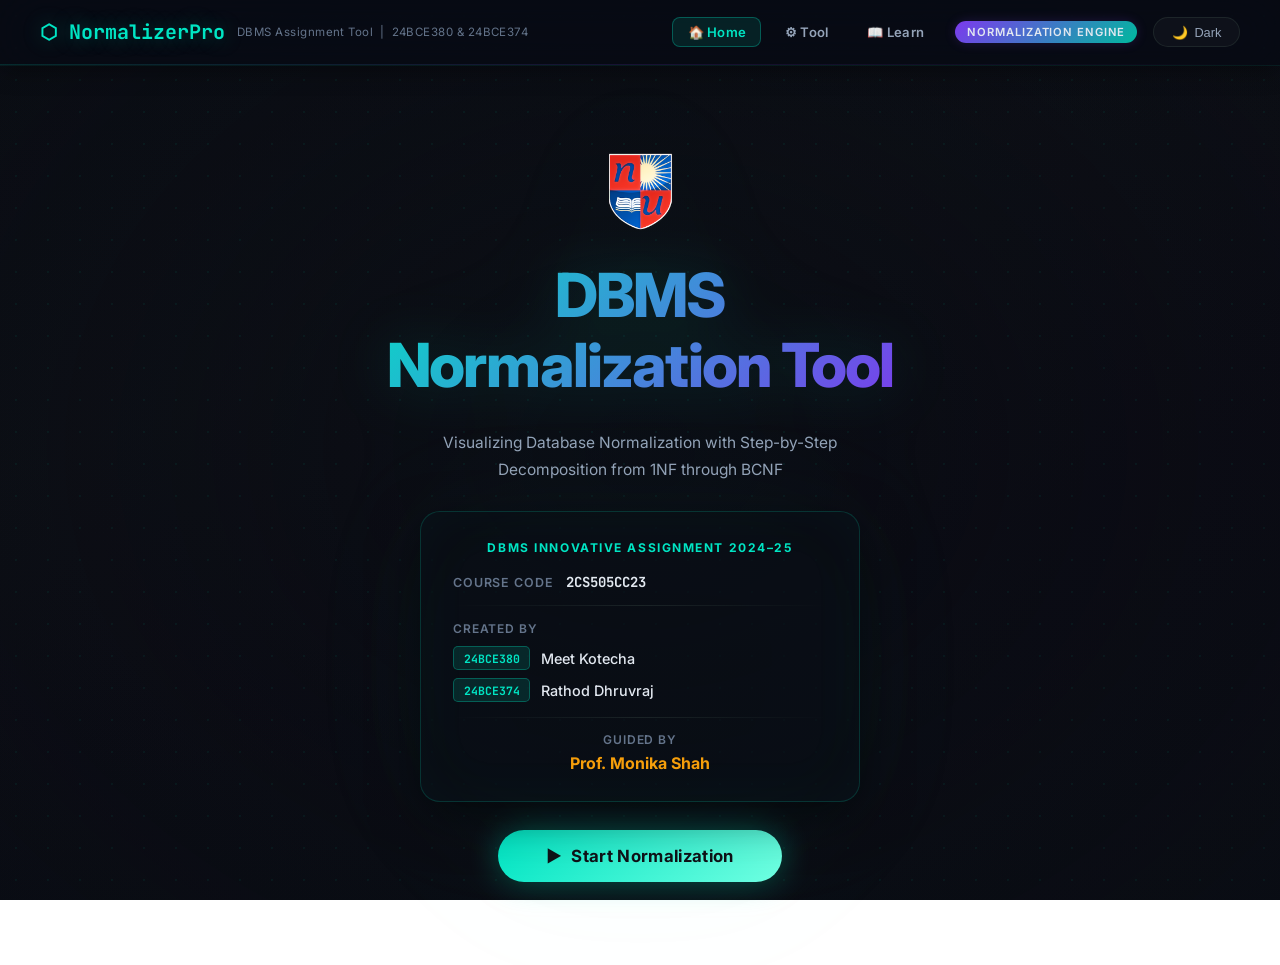
==== frontend/index.html @ 9da79519 "Add files via upload" ====
<!DOCTYPE html>
<html lang="en">
<head>
<meta charset="UTF-8"/>
<meta name="viewport" content="width=device-width,initial-scale=1.0"/>
<title>NormalizerPro — DBMS Normalization Tool</title>
<meta name="description" content="Interactive DBMS Normalization Tool: convert relational schemas through 1NF, 2NF, 3NF and BCNF with step-by-step explanations."/>
<link rel="preconnect" href="https://fonts.googleapis.com"/>
<link href="https://fonts.googleapis.com/css2?family=Inter:wght@300;400;500;600;700&family=JetBrains+Mono:wght@400;500;700&display=swap" rel="stylesheet"/>
<link rel="stylesheet" href="css/style.css"/>
</head>
<body>

<!-- ═══════════ CINEMATIC VIDEO BACKGROUND ═══════════ -->
<div id="video-bg-container" style="
  position: fixed;
  top: 0;
  left: 0;
  width: 100vw;
  height: 100vh;
  z-index: -2;
  overflow: hidden;
  background: #0a0d14;
">
  <video
    id="bg-video"
    autoplay
    muted
    loop
    playsinline
    preload="auto"
    style="
      position: absolute;
      top: 50%;
      left: 50%;
      transform: translate(-50%, -50%);
      min-width: 100%;
      min-height: 100%;
      width: auto;
      height: auto;
      object-fit: cover;
      opacity: 0;
      transition: opacity 1.2s ease;
    "
  >
    <source src="background.mp4" type="video/mp4"/>
  </video>

  <!-- Multi-layer overlay system -->
  <!-- Layer 1: Base gradient so content is always readable -->
  <div class="video-overlay-base" style="
    position: absolute;
    inset: 0;
    z-index: 1;
  "></div>

  <!-- Layer 2: Bottom vignette so footer area is readable -->
  <div class="video-overlay-bottom" style="
    position: absolute;
    bottom: 0;
    left: 0;
    right: 0;
    height: 30%;
    z-index: 2;
  "></div>

  <!-- Layer 3: Top vignette so navbar stays crisp -->
  <div class="video-overlay-top" style="
    position: absolute;
    top: 0;
    left: 0;
    right: 0;
    height: 15%;
    z-index: 2;
  "></div>
</div>
<!-- ═══════════ END VIDEO BACKGROUND ═══════════ -->

<nav>
  <div class="nav-inner">
    <div class="nav-brand">
      <span class="nav-logo" onclick="showPage('home')" style="cursor:pointer;">⬡ NormalizerPro</span>
      <div>
        <div class="nav-sub">DBMS Assignment Tool &nbsp;|&nbsp; 24BCE380 &amp; 24BCE374</div>
      </div>
    </div>
    <div style="display:flex;align-items:center;gap:.5rem;flex-wrap:nowrap;">
      <button id="nav-home"  onclick="showPage('home')"  class="nav-tab nav-tab-active" style="white-space:nowrap;">🏠 Home</button>
      <button id="nav-tool"  onclick="showPage('tool')"  class="nav-tab"                style="white-space:nowrap;">⚙ Tool</button>
      <button id="nav-learn" onclick="showPage('learn')" class="nav-tab"                style="white-space:nowrap;">📖 Learn</button>
      <span class="nav-badge" style="margin-left:.5rem;">NORMALIZATION ENGINE</span>
      <button id="theme-toggle" onclick="toggleTheme()" style="background:rgba(255,255,255,.03);border:1px solid var(--ghost);border-radius:999px;color:var(--text2);cursor:pointer;font-size:.8rem;padding:.4rem 1.1rem;margin-left:.5rem;transition:all .25s;display:flex;align-items:center;gap:.4rem;white-space:nowrap;" title="Toggle theme">
        <span id="theme-icon">🌙</span>
        <span id="theme-label">Dark</span>
      </button>
    </div>
  </div>
</nav>

<!-- ═══════════════ HOME PAGE ═══════════════ -->
<div id="page-home" style="
  display: flex;
  flex-direction: column;
  align-items: center;
  justify-content: center;
  min-height: 100vh;
  padding: 2.5rem 1.5rem;
  text-align: center;
  gap: 1.75rem;
  background: var(--bg);
  box-sizing: border-box;
">
  <!-- Radial gradient overlay to highlight center text against the video -->
  <div style="
    position: fixed;
    inset: 0;
    background: radial-gradient(
      ellipse 70% 80% at 50% 50%,
      rgba(10, 13, 20, 0.50) 0%,
      rgba(10, 13, 20, 0.20) 50%,
      transparent 100%
    );
    pointer-events: none;
    z-index: 0;
  "></div>

  <!-- Animated dot-grid background (same as hero) -->
  <div style="
    position: fixed;
    inset: 0;
    background-image: radial-gradient(circle, rgba(0,229,196,.12) 1.2px, transparent 1.2px);
    background-size: 32px 32px;
    opacity: .45;
    pointer-events: none;
    z-index: 0;
    animation: gridPulse 4s ease-in-out infinite;
  "></div>

  <!-- All content sits above the background -->
  <div style="position:relative;z-index:1;display:flex;flex-direction:column;align-items:center;gap:1.75rem;width:100%;max-width:560px;">

    <!-- 1. University Logo -->
    <img
      id="nirma-logo"
      src="logo.png"
      alt="Nirma University"
      style="
        height: 85px;
        width: auto;
        border-radius: 8px;
        display: block;
        object-fit: contain;
      "
    />

    <!-- 2. Main Title -->
    <h1 style="
      font-size: clamp(2.4rem, 6vw, 3.8rem);
      font-weight: 800;
      background: linear-gradient(135deg, var(--teal), var(--purple));
      -webkit-background-clip: text;
      -webkit-text-fill-color: transparent;
      background-clip: text;
      line-height: 1.15;
      margin: 0;
      padding: 0;
      letter-spacing: -0.03em;
      filter: drop-shadow(0 0 30px rgba(0,229,196,.15));
    ">DBMS Normalization Tool</h1>

    <!-- 3. Subtitle -->
    <p style="
      color: var(--text2);
      font-size: .97rem;
      line-height: 1.75;
      margin: 0;
      max-width: 480px;
    ">
      Visualizing Database Normalization with Step-by-Step<br>
      Decomposition from 1NF through BCNF
    </p>

    <!-- 4. Assignment Info Card -->
    <div class="home-card" style="
      background: var(--bg2);
      border: 1px solid rgba(0,229,196,.12);
      border-radius: 20px;
      padding: 1.75rem 2rem;
      width: 100%;
      max-width: 440px;
      text-align: left;
      box-shadow: 0 8px 48px rgba(0,0,0,.35), 0 0 0 1px rgba(59,74,69,.15), inset 0 0 60px rgba(0,229,196,.04);
    ">
      <!-- Card Title -->
      <div style="
        text-align: center;
        font-size: .75rem;
        font-weight: 700;
        color: var(--teal);
        text-transform: uppercase;
        letter-spacing: .13em;
        margin-bottom: 1.1rem;
      ">DBMS Innovative Assignment 2024–25</div>

      <!-- Course Code Row -->
      <div style="display:flex;align-items:center;gap:.75rem;margin-bottom:.75rem;">
        <span style="color:var(--text3);font-size:.78rem;text-transform:uppercase;letter-spacing:.07em;font-weight:600;white-space:nowrap;">Course Code</span>
        <span style="color:var(--text);font-family:var(--mono);font-size:.87rem;font-weight:700;">2CS505CC23</span>
      </div>

      <!-- Divider -->
      <div style="height:1px;margin:.9rem 0;background:linear-gradient(90deg,transparent,var(--ghost),transparent);"></div>

      <!-- Created By -->
      <div style="font-size:.75rem;color:var(--text3);text-transform:uppercase;letter-spacing:.07em;font-weight:600;margin-bottom:.65rem;">Created By</div>

      <!-- Student 1 -->
      <div style="display:flex;align-items:center;gap:.65rem;margin-bottom:.5rem;">
        <span style="
          background:rgba(0,229,196,.12);
          border:1px solid rgba(0,229,196,.3);
          color:var(--teal);
          font-family:var(--mono);
          font-size:.72rem;
          font-weight:700;
          padding:.22rem .6rem;
          border-radius:5px;
          white-space:nowrap;
          transition:box-shadow .25s,text-shadow .25s;
        " onmouseover="this.style.boxShadow='0 0 12px rgba(0,229,196,.3)';this.style.textShadow='0 0 6px rgba(0,229,196,.5)'"
           onmouseout="this.style.boxShadow='none';this.style.textShadow='none'"
        >24BCE380</span>
        <span style="color:var(--text);font-size:.9rem;font-weight:500;">Meet Kotecha</span>
      </div>

      <!-- Student 2 -->
      <div style="display:flex;align-items:center;gap:.65rem;margin-bottom:.75rem;">
        <span style="
          background:rgba(0,229,196,.12);
          border:1px solid rgba(0,229,196,.3);
          color:var(--teal);
          font-family:var(--mono);
          font-size:.72rem;
          font-weight:700;
          padding:.22rem .6rem;
          border-radius:5px;
          white-space:nowrap;
          transition:box-shadow .25s,text-shadow .25s;
        " onmouseover="this.style.boxShadow='0 0 12px rgba(0,229,196,.3)';this.style.textShadow='0 0 6px rgba(0,229,196,.5)'"
           onmouseout="this.style.boxShadow='none';this.style.textShadow='none'"
        >24BCE374</span>
        <span style="color:var(--text);font-size:.9rem;font-weight:500;">Rathod Dhruvraj</span>
      </div>

      <!-- Divider -->
      <div style="height:1px;margin:.9rem 0;background:linear-gradient(90deg,transparent,var(--ghost),transparent);"></div>

      <!-- Guided By -->
      <div style="text-align:center;">
        <div style="font-size:.75rem;color:var(--text3);text-transform:uppercase;letter-spacing:.07em;font-weight:600;margin-bottom:.35rem;">Guided By</div>
        <div style="font-size:1rem;font-weight:700;color:var(--gold);">Prof. Monika Shah</div>
      </div>
    </div>

    <!-- 5. Start Button -->
    <button
      onclick="showPage('tool')"
      style="
        background: linear-gradient(135deg, var(--teal), var(--teal-bright, #70ffe1));
        border: none;
        border-radius: 999px;
        color: #0f1117;
        cursor: pointer;
        font-family: var(--sans);
        font-size: 1.05rem;
        font-weight: 700;
        padding: 1rem 3rem;
        min-width: 260px;
        box-shadow: 0 0 32px rgba(0,229,196,.35), 0 4px 16px rgba(0,0,0,.3);
        transition: box-shadow .3s cubic-bezier(.4,0,.2,1), transform .3s cubic-bezier(.4,0,.2,1);
        letter-spacing: .02em;
      "
      onmouseover="this.style.boxShadow='0 0 56px rgba(0,229,196,.55), 0 0 100px rgba(0,229,196,.15), 0 6px 20px rgba(0,0,0,.4)';this.style.transform='scale(1.04) translateY(-3px)'"
      onmouseout="this.style.boxShadow='0 0 32px rgba(0,229,196,.35), 0 4px 16px rgba(0,0,0,.3)';this.style.transform='scale(1) translateY(0)'"
    >▶&nbsp;&nbsp;Start Normalization</button>



  </div><!-- end content wrapper -->
</div>
<!-- ═══════════════ END HOME PAGE ═══════════════ -->

<div id="page-tool" style="display:none;">
<div class="hero">
  <h1>DBMS Normalization Tool</h1>
  <p>Enter a relational schema and functional dependencies to get a detailed step-by-step normalization walkthrough from 1NF through BCNF.</p>
</div>

<main>
  <!-- HISTORY PANEL -->
  <div id="history-panel" style="margin-bottom:1.5rem;">
    <button onclick="toggleHistory()" style="background:transparent;border:none;color:var(--text3);font-size:.78rem;font-weight:600;cursor:pointer;display:flex;align-items:center;gap:.4rem;padding:0;margin-bottom:.6rem;letter-spacing:.07em;text-transform:uppercase;">
      <span id="history-arrow" style="font-size:.7rem;">▸</span> Recent Schemas
    </button>
    <div id="history-list" style="display:none;background:var(--bg2);border:1px solid var(--ghost);border-left:3px solid var(--purple);border-radius:12px;padding:.75rem 1rem;min-height:48px;"></div>
  </div>
  <!-- INPUT PANEL -->
  <div class="input-panel">
    <h2>⌥ Input Schema &amp; Dependencies</h2>
    <div id="input-alerts"></div>
    <div class="input-grid">
      <div class="field-group">
        <label class="field-label" for="schema-input">Relation Schema</label>
        <input type="text" id="schema-input" placeholder="e.g.  R(A, B, C, D, E)" autocomplete="off"/>
        <span class="field-hint">Format: RelationName(Attr1, Attr2, ...)</span>
      </div>
      <div class="field-group">
        <label class="field-label" for="fd-input">Functional Dependencies</label>
        <!-- File upload button -->
        <div id="file-upload-area" style="border:1.5px dashed var(--ghost);border-radius:10px;padding:.65rem 1.1rem;margin-bottom:.5rem;display:flex;align-items:center;gap:.75rem;cursor:pointer;transition:border-color .25s,background .25s;" onclick="document.getElementById('file-input').click()" onmouseenter="this.style.borderColor='var(--teal)';this.style.background='rgba(0,229,196,.03)'" onmouseleave="this.style.borderColor='var(--ghost)';this.style.background='transparent'">
          <span style="font-size:1.1rem;">📂</span>
          <div>
            <div style="font-size:.82rem;font-weight:600;color:var(--text2)">Upload File</div>
            <div style="font-size:.72rem;color:var(--text3)">Supports .txt, .pdf, .docx, .doc — auto-extracts schema &amp; FDs</div>
          </div>
          <input type="file" id="file-input" accept=".txt,.pdf,.docx,.doc,.text" style="display:none" onchange="handleFileUpload(event)"/>
        </div>
        <!-- FD textarea -->
        <div id="fd-editor-wrap" style="position:relative;">
          <textarea id="fd-input" placeholder="A -> B, C&#10;B -> D&#10;A, C -> E" oninput="updateFDIndicators()" style="padding-left:22px!important;"></textarea>
          <div id="fd-indicators" style="position:absolute;top:0;left:6px;pointer-events:none;z-index:3;padding-top:.78rem;display:flex;flex-direction:column;gap:0;"></div>
        </div>
        <span class="field-hint">One FD per line. Use "-&gt;" or "→". LHS/RHS may be comma-separated.</span>
        <div id="fd-upload-status" style="display:none;margin-top:.4rem;"></div>
      </div>
    </div>
    <div class="btn-row">
      <button class="btn btn-primary" id="run-btn" onclick="runNormalization()">▶ Run Normalization</button>
      <div style="display:flex;gap:.5rem;align-items:center;">
        <select id="example-select" style="background:var(--bg3);border:1px solid var(--ghost);color:var(--text);border-radius:10px;padding:.65rem .9rem;font-family:var(--sans);font-size:.85rem;cursor:pointer;">
          <option value="student">Student Enrollment</option>
          <option value="employee">Employee Department</option>
          <option value="library">Library Management</option>
          <option value="order">Order Management</option>
        </select>
        <button class="btn btn-secondary" onclick="loadExample()">⬇ Load Example</button>
      </div>
      <button class="btn btn-ghost" onclick="clearAll()">✕ Clear</button>
    </div>
  </div>

  <!-- PROGRESS BAR -->
  <div id="progress-wrap" style="display:none;margin-bottom:1rem;">
    <div style="display:flex;justify-content:space-between;margin-bottom:.4rem;">
      <span style="font-size:.75rem;color:var(--text2);text-transform:uppercase;letter-spacing:.07em;">Processing</span>
      <span id="progress-label" style="font-size:.75rem;color:var(--teal);font-family:var(--mono)">Step 0 of 8</span>
    </div>
    <div style="background:var(--bg3);border-radius:999px;height:5px;overflow:hidden;">
      <div id="progress-bar" style="height:100%;width:0%;background:linear-gradient(90deg,var(--teal),var(--purple));border-radius:999px;transition:width .3s ease;"></div>
    </div>
  </div>
  <!-- OUTPUT -->
  <div id="output-area"></div>
</main>

<footer>NormalizerPro &mdash; DBMS Assignment &nbsp;|&nbsp; 24BCE380 &amp; 24BCE374 &nbsp;|&nbsp; 2026</footer>
</div>

<!-- ═══════════════ LEARNING PAGE ═══════════════ -->
<div id="page-learn" style="display:none;">

<div class="hero" style="max-width:900px;">
  <h1>Learn Normalization</h1>
  <p>Everything you need to understand database normalization — from the basics to real-life applications used in industry every day.</p>
</div>

<div style="max-width:1100px;margin:0 auto;padding:0 2rem 5rem;">

  <!-- QUICK NAV -->
  <div style="display:flex;flex-wrap:wrap;gap:.5rem;margin-bottom:2.5rem;">
    <a href="#what-is" class="learn-nav-pill">What is Normalization?</a>
    <a href="#why-needed" class="learn-nav-pill">Why Do We Need It?</a>
    <a href="#anomalies" class="learn-nav-pill">Database Anomalies</a>
    <a href="#normal-forms" class="learn-nav-pill">Normal Forms 1NF–BCNF</a>
    <a href="#real-life" class="learn-nav-pill">Real-Life Examples</a>
    <a href="#bus-system" class="learn-nav-pill">Bus Reservation Case Study</a>
    <a href="#try-it" class="learn-nav-pill">Try It Yourself</a>
  </div>

  <!-- SECTION 1: WHAT IS NORMALIZATION -->
  <div class="learn-section" id="what-is">
    <div class="learn-section-header teal">
      <span class="learn-icon">🧩</span>
      <div>
        <div class="learn-section-tag">CONCEPT 01</div>
        <div class="learn-section-title">What is Database Normalization?</div>
      </div>
    </div>
    <div class="learn-body">
      <p class="learn-para">Normalization is the process of organizing data in a relational database to <strong>reduce redundancy</strong> (storing the same data multiple times) and <strong>improve data integrity</strong> (keeping data correct and consistent). It was introduced by <strong>Edgar F. Codd</strong> in 1970 as part of the relational model of data.</p>
      <p class="learn-para">Think of it like tidying up a messy spreadsheet. Instead of one giant table with everything crammed in, you split the data into smaller, well-organized tables where each piece of information lives in exactly one place — and changes in one place update everywhere automatically.</p>
      <div class="learn-analogy">
        <div class="learn-analogy-icon">💡</div>
        <div>
          <strong>Real-World Analogy</strong>
          Imagine a school keeping student records in one Excel sheet — student name, class, teacher name, teacher phone, and grades all in the same row. If the teacher changes their phone number, you must update every single row for every student in that class. Miss even one row and you have inconsistent data. Normalization solves exactly this.
        </div>
      </div>
      <div class="learn-key-points">
        <div class="learn-kp"><span class="kp-dot teal"></span><strong>Goal 1 — Eliminate Redundancy:</strong> Don't store the same fact in two places. One source of truth.</div>
        <div class="learn-kp"><span class="kp-dot teal"></span><strong>Goal 2 — Logical Dependencies:</strong> Only store related data together. Each table should have a single, clear purpose.</div>
        <div class="learn-kp"><span class="kp-dot teal"></span><strong>Goal 3 — Prevent Anomalies:</strong> Eliminate insertion, update, and deletion problems that corrupt data.</div>
        <div class="learn-kp"><span class="kp-dot teal"></span><strong>Goal 4 — Easier Maintenance:</strong> A well-normalized database is easier to modify, extend, and query efficiently.</div>
      </div>
    </div>
  </div>

  <!-- SECTION 2: WHY NEEDED -->
  <div class="learn-section" id="why-needed">
    <div class="learn-section-header purple">
      <span class="learn-icon">🏗️</span>
      <div>
        <div class="learn-section-tag">CONCEPT 02</div>
        <div class="learn-section-title">Why Do We Need Normalization?</div>
      </div>
    </div>
    <div class="learn-body">
      <p class="learn-para">Without normalization, databases suffer from serious problems that get worse as data grows. Here is a concrete example using an un-normalized employee table:</p>
      <div class="learn-table-wrap">
        <div class="learn-table-label">❌ Un-normalized Table — Employee (Problem Table)</div>
        <table class="learn-table">
          <thead><tr><th>EmpID</th><th>EmpName</th><th>DeptID</th><th>DeptName</th><th>ManagerName</th><th>Salary</th></tr></thead>
          <tbody>
            <tr><td>E01</td><td>Raj Patel</td><td>D10</td><td>Engineering</td><td>Ankit Shah</td><td>85,000</td></tr>
            <tr><td>E02</td><td>Priya Mehta</td><td>D10</td><td>Engineering</td><td>Ankit Shah</td><td>72,000</td></tr>
            <tr><td>E03</td><td>Amit Kumar</td><td>D10</td><td>Engineering</td><td>Ankit Shah</td><td>91,000</td></tr>
            <tr><td>E04</td><td>Sara Singh</td><td>D20</td><td>Marketing</td><td>Neha Joshi</td><td>68,000</td></tr>
            <tr><td>E05</td><td>Ravi Verma</td><td>D20</td><td>Marketing</td><td>Neha Joshi</td><td>75,000</td></tr>
          </tbody>
        </table>
      </div>
      <div style="display:grid;grid-template-columns:1fr 1fr 1fr;gap:1.1rem;margin-top:1.25rem;">
        <div class="learn-problem-card red">
          <div class="learn-problem-title">🔴 Update Anomaly</div>
          <div class="learn-problem-desc">If "Engineering" is renamed to "Software Dept", you must update <strong>3 rows</strong>. Miss one and the database holds two different department names for the same department — corrupted data.</div>
        </div>
        <div class="learn-problem-card gold">
          <div class="learn-problem-title">🟡 Insertion Anomaly</div>
          <div class="learn-problem-desc">You cannot add a new department (D30 — HR) until at least one employee is hired there — because EmpID is part of the key and cannot be NULL. The department can't exist independently.</div>
        </div>
        <div class="learn-problem-card blue">
          <div class="learn-problem-title">🔵 Deletion Anomaly</div>
          <div class="learn-problem-desc">If Sara Singh (E04) is the only Marketing employee and she leaves, deleting her row permanently destroys the fact that D20 = "Marketing" managed by Neha Joshi. That information is gone forever.</div>
        </div>
      </div>
    </div>
  </div>

  <!-- SECTION 3: ANOMALIES -->
  <div class="learn-section" id="anomalies">
    <div class="learn-section-header gold">
      <span class="learn-icon">⚠️</span>
      <div>
        <div class="learn-section-tag">CONCEPT 03</div>
        <div class="learn-section-title">The Three Database Anomalies Explained</div>
      </div>
    </div>
    <div class="learn-body">
      <p class="learn-para">Anomalies are the specific problems that arise when you try to insert, update, or delete data in an un-normalized database. Understanding them is the key to understanding why normalization matters.</p>
      <div class="learn-anomaly-block red-border">
        <div class="learn-anomaly-title" style="color:var(--red);">1. Update Anomaly — Inconsistent Data</div>
        <p>When the same fact is stored in multiple rows, updating it in one place but not others creates inconsistency. <strong>Example:</strong> A teacher's phone number is stored in every student row. When the phone changes, 200 rows must be updated. One missed row means your database now has two different phone numbers for the same teacher. Which one is correct? Nobody knows.</p>
      </div>
      <div class="learn-anomaly-block gold-border">
        <div class="learn-anomaly-title" style="color:var(--gold);">2. Insertion Anomaly — Can't Add Without Irrelevant Data</div>
        <p>When adding a new record requires adding other unrelated data. <strong>Example:</strong> A university wants to add a new course "Machine Learning" to their database, but the schema requires a StudentID (part of the composite primary key). They can't add the course until a student actually enrolls — even though the course exists and has a room, instructor, and schedule.</p>
      </div>
      <div class="learn-anomaly-block blue-border">
        <div class="learn-anomaly-title" style="color:var(--blue);">3. Deletion Anomaly — Losing Unintended Data</div>
        <p>When deleting one piece of information accidentally destroys another. <strong>Example:</strong> If the last student enrolled in "Advanced Math" drops out and their record is deleted, all information about that course — instructor name, room number, credit hours, timing — is permanently lost from the database, even though the course still exists and will run next semester.</p>
      </div>
      <div class="learn-analogy">
        <div class="learn-analogy-icon">✅</div>
        <div>
          <strong>How Normalization Fixes All Three</strong>
          By splitting into separate tables (Students, Courses, Enrollments, Departments), each fact lives exactly once. Update a department name in one row. Add a course without any students. Remove a student without touching course data. Each table is independent and correct.
        </div>
      </div>
    </div>
  </div>

  <!-- SECTION 4: NORMAL FORMS -->
  <div class="learn-section" id="normal-forms">
    <div class="learn-section-header teal">
      <span class="learn-icon">📐</span>
      <div>
        <div class="learn-section-tag">CONCEPT 04</div>
        <div class="learn-section-title">The Normal Forms — 1NF to BCNF</div>
      </div>
    </div>
    <div class="learn-body">
      <p class="learn-para">Normalization happens in stages called <strong>Normal Forms (NF)</strong>. Each stage fixes a specific type of problem. You must fully satisfy a lower form before achieving the next one — they are cumulative.</p>

      <div class="learn-nf-grid">
        <div class="learn-nf-card" style="border-top:3px solid var(--blue);">
          <div class="learn-nf-badge blue">1NF — First Normal Form</div>
          <div class="learn-nf-rule"><strong>Rule:</strong> Every column must hold atomic (single, indivisible) values. No repeating groups, no arrays, no comma-separated lists in a cell.</div>
          <div class="learn-nf-example">
            <div class="learn-nf-bad">❌ Phones = "9876543210, 8765432109" in one cell</div>
            <div class="learn-nf-good">✅ Two separate rows — one per phone number</div>
          </div>
          <div class="learn-nf-reallife">📱 Real life: A contact app stores each phone number as its own row in a PhoneNumbers table — not as a comma-separated string. Instagram stores each user tag in a separate row, not "tag1,tag2,tag3" in one column.</div>
        </div>

        <div class="learn-nf-card" style="border-top:3px solid var(--teal);">
          <div class="learn-nf-badge teal">2NF — Second Normal Form</div>
          <div class="learn-nf-rule"><strong>Rule:</strong> Must be in 1NF. Every non-key attribute must depend on the <em>entire</em> candidate key — not just part of it. This removes partial dependencies.</div>
          <div class="learn-nf-example">
            <div class="learn-nf-bad">❌ (StudentID, CourseID) → CourseName — CourseName only needs CourseID</div>
            <div class="learn-nf-good">✅ Move CourseName to a separate Courses table keyed by CourseID</div>
          </div>
          <div class="learn-nf-reallife">🎓 Real life: In Nirma's student system, course names and credit hours live in a Courses table — not repeated inside every enrollment record. Changing a course name = 1 update, not thousands.</div>
        </div>

        <div class="learn-nf-card" style="border-top:3px solid var(--purple);">
          <div class="learn-nf-badge purple">3NF — Third Normal Form</div>
          <div class="learn-nf-rule"><strong>Rule:</strong> Must be in 2NF. No non-key attribute should depend on another non-key attribute. This removes transitive dependencies (A → B → C where B is not a key).</div>
          <div class="learn-nf-example">
            <div class="learn-nf-bad">❌ EmpID → DeptID → DeptName (DeptName depends on DeptID, not EmpID directly)</div>
            <div class="learn-nf-good">✅ DeptName moves to Departments table keyed by DeptID</div>
          </div>
          <div class="learn-nf-reallife">🏢 Real life: Every HR software (SAP, Workday) stores department names in a Departments table. Change a department's name once — every employee record that references it by DeptID automatically reflects the new name.</div>
        </div>

        <div class="learn-nf-card" style="border-top:3px solid var(--gold);">
          <div class="learn-nf-badge gold">BCNF — Boyce-Codd Normal Form</div>
          <div class="learn-nf-rule"><strong>Rule:</strong> A stricter version of 3NF. For every non-trivial functional dependency X → Y, X must be a superkey. Handles edge cases with multiple overlapping candidate keys that 3NF misses.</div>
          <div class="learn-nf-example">
            <div class="learn-nf-bad">❌ Teacher can teach only one subject, subject has multiple teachers — but neither alone is the full key</div>
            <div class="learn-nf-good">✅ Decompose so every determinant is a superkey of its relation</div>
          </div>
          <div class="learn-nf-reallife">📅 Real life: University timetabling systems need BCNF. Without it, the same classroom can get double-booked through an indirect FD chain between teacher, room, and time slot — causing real scheduling conflicts.</div>
        </div>
      </div>

      <div class="nf-progression">
        <span style="color:var(--text2);font-size:.78rem;margin-right:.4rem;">Path:</span>
        <span style="background:rgba(100,116,139,.2);color:var(--text2);border-radius:5px;padding:.25rem .6rem;font-size:.78rem;font-weight:700;">Unnormalized</span>
        <span style="color:var(--teal);">→</span>
        <span style="background:rgba(59,130,246,.15);color:var(--blue);border-radius:5px;padding:.25rem .6rem;font-size:.78rem;font-weight:700;">1NF</span>
        <span style="color:var(--text3);font-size:.72rem;">no multi-values</span>
        <span style="color:var(--teal);">→</span>
        <span style="background:rgba(0,229,196,.12);color:var(--teal);border-radius:5px;padding:.25rem .6rem;font-size:.78rem;font-weight:700;">2NF</span>
        <span style="color:var(--text3);font-size:.72rem;">no partial deps</span>
        <span style="color:var(--teal);">→</span>
        <span style="background:rgba(124,58,237,.15);color:var(--purple);border-radius:5px;padding:.25rem .6rem;font-size:.78rem;font-weight:700;">3NF</span>
        <span style="color:var(--text3);font-size:.72rem;">no transitive deps</span>
        <span style="color:var(--teal);">→</span>
        <span style="background:rgba(245,158,11,.12);color:var(--gold);border-radius:5px;padding:.25rem .6rem;font-size:.78rem;font-weight:700;">BCNF</span>
        <span style="color:var(--text3);font-size:.72rem;">every LHS is superkey</span>
      </div>
    </div>
  </div>

  <!-- SECTION 5: REAL-LIFE EXAMPLES -->
  <div class="learn-section" id="real-life">
    <div class="learn-section-header purple">
      <span class="learn-icon">🌍</span>
      <div>
        <div class="learn-section-tag">CONCEPT 05</div>
        <div class="learn-section-title">Normalization in Real Life — Industry Applications</div>
      </div>
    </div>
    <div class="learn-body">
      <p class="learn-para">Normalization is not just academic theory — it directly powers the apps and services you use every single day. Here are real systems where normalization is critical:</p>
      <div style="display:grid;grid-template-columns:1fr 1fr;gap:1rem;margin-top:1rem;">

        <div class="learn-usecase-card">
          <div class="learn-usecase-icon">🛒</div>
          <div class="learn-usecase-title">E-Commerce — Amazon, Flipkart</div>
          <div class="learn-usecase-desc">Products, sellers, categories, and orders are all in separate normalized tables. When a seller changes their warehouse address, it updates in one Sellers row — not in millions of order records. When a category is renamed, one update cascades everywhere via foreign key relationships.</div>
          <div class="learn-usecase-schema">
            <span class="learn-schema-chip">Products(ProductID, Name, CategoryID, SellerID)</span>
            <span class="learn-schema-chip purple">Categories(CategoryID, CategoryName)</span>
            <span class="learn-schema-chip gold">Orders(OrderID, CustomerID, ProductID, Qty, Date)</span>
          </div>
        </div>

        <div class="learn-usecase-card">
          <div class="learn-usecase-icon">🏥</div>
          <div class="learn-usecase-title">Hospital Management System</div>
          <div class="learn-usecase-desc">Patient records, doctor info, departments, and appointments are separate. A doctor's department update happens once in the Doctors table. BCNF prevents scheduling conflicts where the same room is double-booked via an indirect FD chain between doctor, room, and time slot — which could be life-threatening.</div>
          <div class="learn-usecase-schema">
            <span class="learn-schema-chip">Patients(PatientID, Name, BloodGroup, DOB)</span>
            <span class="learn-schema-chip purple">Doctors(DoctorID, Name, DeptID, Specialization)</span>
            <span class="learn-schema-chip gold">Appointments(ApptID, PatientID, DoctorID, RoomID, DateTime)</span>
          </div>
        </div>

        <div class="learn-usecase-card">
          <div class="learn-usecase-icon">🎓</div>
          <div class="learn-usecase-title">University System — Like Nirma University</div>
          <div class="learn-usecase-desc">Student, Course, Faculty, Program, and Enrollment tables are all normalized to at least 3NF. Grade changes only affect Enrollments. Faculty contact changes affect one row. Course credit updates don't require touching thousands of student records — this is exactly why Nirma's student portal updates instantly when course info changes.</div>
          <div class="learn-usecase-schema">
            <span class="learn-schema-chip">Students(StudentID, Name, ProgramID, BatchYear)</span>
            <span class="learn-schema-chip purple">Courses(CourseID, CourseName, Credits, FacultyID)</span>
            <span class="learn-schema-chip gold">Enrollments(StudentID, CourseID, Semester, Grade)</span>
          </div>
        </div>

        <div class="learn-usecase-card">
          <div class="learn-usecase-icon">✈️</div>
          <div class="learn-usecase-title">Flight & Train Booking — IRCTC, MakeMyTrip</div>
          <div class="learn-usecase-desc">Flights, routes, passengers, seat maps, and bookings are all in BCNF. If an airline changes a departure time, one update in the Flights table instantly reflects in all booking queries. Without normalization, changing seat availability would require updating thousands of booking records simultaneously — risking double-booking and financial loss.</div>
          <div class="learn-usecase-schema">
            <span class="learn-schema-chip">Flights(FlightID, RouteID, AirlineID, DeptTime, ArrTime)</span>
            <span class="learn-schema-chip purple">Routes(RouteID, Origin, Destination, Distance)</span>
            <span class="learn-schema-chip gold">Bookings(BookingID, PassengerID, FlightID, SeatNo, Fare)</span>
          </div>
        </div>

        <div class="learn-usecase-card">
          <div class="learn-usecase-icon">🏦</div>
          <div class="learn-usecase-title">Banking — SBI, HDFC, ICICI</div>
          <div class="learn-usecase-desc">Banking databases are some of the most strictly normalized systems in the world. Customer info, accounts, branches, and transactions are all separate. A customer's address update affects one row. A branch closure doesn't corrupt transaction history. Strict BCNF compliance ensures financial data integrity — an anomaly here means actual money loss.</div>
          <div class="learn-usecase-schema">
            <span class="learn-schema-chip">Customers(CustomerID, Name, PAN, Address)</span>
            <span class="learn-schema-chip purple">Accounts(AccountNo, CustomerID, BranchID, Type, Balance)</span>
            <span class="learn-schema-chip gold">Transactions(TxnID, AccountNo, Type, Amount, DateTime)</span>
          </div>
        </div>

        <div class="learn-usecase-card" style="border-color:rgba(245,158,11,.3);">
          <div class="learn-usecase-icon">🚌</div>
          <div class="learn-usecase-title">Bus Reservation — Your Assignment Case Study</div>
          <div class="learn-usecase-desc">This is the exact example from your DBMS Innovative Assignment 2024-25. Bus operator details, routes with intermediate stations, real-time seat availability, and passenger booking data all need normalization to work correctly. See the full detailed walkthrough in the section below!</div>
          <div class="learn-usecase-schema">
            <span class="learn-schema-chip">Buses(BusID, OperatorID, Capacity, BusType)</span>
            <span class="learn-schema-chip purple">Routes(RouteID, Source, Dest, TotalFare)</span>
            <span class="learn-schema-chip gold">Bookings(BookingID, PassengerID, RunID, SeatNo, Fare)</span>
          </div>
        </div>

      </div>
    </div>
  </div>

  <!-- SECTION 6: BUS RESERVATION SYSTEM CASE STUDY -->
  <div class="learn-section" id="bus-system">
    <div class="learn-section-header gold">
      <span class="learn-icon">🚌</span>
      <div>
        <div class="learn-section-tag">ASSIGNMENT CASE STUDY — DBMS IA 2024-25</div>
        <div class="learn-section-title">Online Bus Reservation System — Full Normalization Walkthrough</div>
      </div>
    </div>
    <div class="learn-body">
      <p class="learn-para">This is the example case study from your DBMS Innovative Assignment (2024-25) at Nirma University. The system manages bus operators, routes, runs (scheduled trips), bookings, passengers, and dynamic seat availability. Let's normalize it step by step.</p>

      <div class="learn-analogy">
        <div class="learn-analogy-icon">📋</div>
        <div>
          <strong>System Requirements (from the assignment)</strong>
          The system stores bus details (ID, capacity, type — AC/Non-AC, Seater/Sleeper, fare), operator info (name, address, contact), route info (sequence of stations, sub-fares between intermediate stops), seat availability by date, operational schedules (which bus runs which route on which date), and booking transactions (passenger name, contact, email, source station, destination, travel date, fare).
        </div>
      </div>

      <!-- STEP 1: Un-normalized -->
      <div style="margin-top:1.5rem;font-size:.85rem;font-weight:700;color:var(--text2);text-transform:uppercase;letter-spacing:.07em;margin-bottom:.75rem;">Step-by-Step Normalization</div>

      <div class="bus-step">
        <div class="bus-step-header">
          <div class="bus-step-num teal">UNF</div>
          <div class="bus-step-title">Starting Point — Un-normalized Booking Table</div>
        </div>
        <div class="bus-step-body">
          <p style="margin-bottom:.6rem;">If we tried to store everything in one flat table, it would look like this:</p>
          <div style="font-family:var(--mono);font-size:.78rem;background:var(--bg2);border:1px solid var(--border);border-radius:8px;padding:.75rem 1rem;color:var(--text2);margin-bottom:.6rem;overflow-x:auto;white-space:nowrap;">
            Booking(<u>BookingID</u>, PassengerName, PassengerPhone, PassengerEmail, BusID, BusType, BusCapacity, OperatorID, OperatorName, OperatorPhone, RouteID, SourceStation, DestStation, TravelDate, Fare, SeatNo)
          </div>
          <p><strong style="color:var(--red)">Problems:</strong> OperatorName repeats for every booking on the same bus. BusType and Capacity repeat for every trip. RouteID info (stations, sub-fares) is duplicated across all bookings on that route. One operator name change = thousands of updates.</p>
        </div>
      </div>

      <div class="bus-step">
        <div class="bus-step-header">
          <div class="bus-step-num teal">1NF</div>
          <div class="bus-step-title">First Normal Form — Make All Values Atomic</div>
        </div>
        <div class="bus-step-body">
          <p style="margin-bottom:.6rem;">The route has multiple intermediate stations — this would be stored as a list in one cell (e.g., "Ahmedabad, Vadodara, Surat, Mumbai"). That violates 1NF. Split into separate rows:</p>
          <div style="font-family:var(--mono);font-size:.78rem;background:var(--bg2);border:1px solid var(--border);border-radius:8px;padding:.75rem 1rem;color:var(--teal);margin-bottom:.6rem;">
            RouteStation(<u>RouteID, StationSeq</u>, StationName, SubFare)
          </div>
          <p><strong style="color:var(--green)">Result:</strong> Each station on a route gets its own row. No comma-separated lists. All values are atomic.</p>
        </div>
      </div>

      <div class="bus-step">
        <div class="bus-step-header">
          <div class="bus-step-num teal">2NF</div>
          <div class="bus-step-title">Second Normal Form — Remove Partial Dependencies</div>
        </div>
        <div class="bus-step-body">
          <p style="margin-bottom:.6rem;">In the booking table, BusType and BusCapacity depend only on BusID (not the full key BookingID, BusID). OperatorName depends only on OperatorID. These are partial dependencies — remove them:</p>
          <div style="display:flex;flex-direction:column;gap:.4rem;font-family:var(--mono);font-size:.78rem;">
            <div style="background:var(--bg2);border:1px solid var(--border);border-radius:7px;padding:.6rem .9rem;color:var(--teal);"><span style="color:var(--text2)">Extracted →</span> Bus(<u>BusID</u>, BusType, Capacity, OperatorID)</div>
            <div style="background:var(--bg2);border:1px solid var(--border);border-radius:7px;padding:.6rem .9rem;color:var(--teal);"><span style="color:var(--text2)">Extracted →</span> Operator(<u>OperatorID</u>, OperatorName, Address, Phone)</div>
            <div style="background:var(--bg2);border:1px solid var(--border);border-radius:7px;padding:.6rem .9rem;color:var(--teal);"><span style="color:var(--text2)">Extracted →</span> Route(<u>RouteID</u>, SourceCity, DestCity, TotalFare)</div>
            <div style="background:var(--bg2);border:1px solid var(--border);border-radius:7px;padding:.6rem .9rem;color:var(--teal);"><span style="color:var(--text2)">Remaining →</span> Booking(<u>BookingID</u>, PassengerName, Phone, Email, BusID, RouteID, TravelDate, SeatNo, Fare)</div>
          </div>
          <p style="margin-top:.6rem;"><strong style="color:var(--green)">Result:</strong> Bus info lives in Bus table. Operator info in Operator table. No partial dependencies remain.</p>
        </div>
      </div>

      <div class="bus-step">
        <div class="bus-step-header">
          <div class="bus-step-num purple">3NF</div>
          <div class="bus-step-title">Third Normal Form — Remove Transitive Dependencies</div>
        </div>
        <div class="bus-step-body">
          <p style="margin-bottom:.6rem;">In the Bus table: BusID → OperatorID → OperatorName. OperatorName depends on OperatorID, not directly on BusID. This is a transitive dependency — already handled! In Booking: PassengerName/Phone/Email don't depend on BookingID alone if a passenger can make multiple bookings. Extract:</p>
          <div style="display:flex;flex-direction:column;gap:.4rem;font-family:var(--mono);font-size:.78rem;">
            <div style="background:var(--bg2);border:1px solid var(--border);border-radius:7px;padding:.6rem .9rem;color:var(--purple);"><span style="color:var(--text2)">Extracted →</span> Passenger(<u>PassengerID</u>, Name, Phone, Email)</div>
            <div style="background:var(--bg2);border:1px solid var(--border);border-radius:7px;padding:.6rem .9rem;color:var(--purple);"><span style="color:var(--text2)">Updated →</span> Booking(<u>BookingID</u>, PassengerID, RunID, SeatNo, Fare, SourceStationID, DestStationID)</div>
            <div style="background:var(--bg2);border:1px solid var(--border);border-radius:7px;padding:.6rem .9rem;color:var(--purple);"><span style="color:var(--text2)">New →</span> Run(<u>RunID</u>, BusID, RouteID, TravelDate)</div>
          </div>
          <p style="margin-top:.6rem;"><strong style="color:var(--green)">Result:</strong> Passenger details stored once. Bus schedules tracked via Run table. No transitive dependencies.</p>
        </div>
      </div>

      <div class="bus-step">
        <div class="bus-step-header">
          <div class="bus-step-num gold">BCNF</div>
          <div class="bus-step-title">BCNF — Verify Every Determinant is a Superkey</div>
        </div>
        <div class="bus-step-body">
          <p style="margin-bottom:.6rem;">Check each remaining FD. In SeatAvailability table: (RunID, SeatNo) → AvailabilityStatus — RunID+SeatNo is the full key, so this is in BCNF. All other tables: every FD's LHS is a primary key.</p>
          <div style="display:flex;flex-direction:column;gap:.4rem;font-family:var(--mono);font-size:.78rem;">
            <div style="background:var(--bg2);border:1px solid var(--border);border-radius:7px;padding:.6rem .9rem;color:var(--gold);"><span style="color:var(--text2)">Final →</span> SeatAvailability(<u>RunID, SeatNo</u>, AvailabilityStatus, Date)</div>
          </div>
          <p style="margin-top:.6rem;"><strong style="color:var(--green)">Final BCNF Schema:</strong> Bus, Operator, Route, RouteStation, Run, Passenger, Booking, SeatAvailability — 8 clean tables, zero anomalies.</p>
        </div>
      </div>

      <!-- Final Schema Summary -->
      <div style="margin-top:1.25rem;padding:1.1rem 1.25rem;background:var(--bg2);border:1px solid var(--border);border-radius:10px;">
        <div style="font-size:.78rem;font-weight:600;color:var(--text2);text-transform:uppercase;letter-spacing:.07em;margin-bottom:.75rem;">✓ Final Normalized Schema — 8 BCNF Tables</div>
        <div style="display:flex;flex-wrap:wrap;gap:.4rem;font-family:var(--mono);font-size:.78rem;">
          <span style="background:rgba(0,229,196,.1);border:1px solid rgba(0,229,196,.3);border-radius:5px;padding:.25rem .65rem;color:var(--teal);">Bus(BusID, BusType, Capacity, OperatorID)</span>
          <span style="background:rgba(0,229,196,.1);border:1px solid rgba(0,229,196,.3);border-radius:5px;padding:.25rem .65rem;color:var(--teal);">Operator(OperatorID, Name, Address, Phone)</span>
          <span style="background:rgba(124,58,237,.1);border:1px solid rgba(124,58,237,.3);border-radius:5px;padding:.25rem .65rem;color:var(--purple);">Route(RouteID, Source, Destination, TotalFare)</span>
          <span style="background:rgba(124,58,237,.1);border:1px solid rgba(124,58,237,.3);border-radius:5px;padding:.25rem .65rem;color:var(--purple);">RouteStation(RouteID, StationSeq, StationName, SubFare)</span>
          <span style="background:rgba(245,158,11,.1);border:1px solid rgba(245,158,11,.3);border-radius:5px;padding:.25rem .65rem;color:var(--gold);">Run(RunID, BusID, RouteID, TravelDate)</span>
          <span style="background:rgba(245,158,11,.1);border:1px solid rgba(245,158,11,.3);border-radius:5px;padding:.25rem .65rem;color:var(--gold);">Passenger(PassengerID, Name, Phone, Email)</span>
          <span style="background:rgba(16,185,129,.1);border:1px solid rgba(16,185,129,.3);border-radius:5px;padding:.25rem .65rem;color:var(--green);">Booking(BookingID, PassengerID, RunID, SeatNo, Fare, SrcStn, DstStn)</span>
          <span style="background:rgba(16,185,129,.1);border:1px solid rgba(16,185,129,.3);border-radius:5px;padding:.25rem .65rem;color:var(--green);">SeatAvailability(RunID, SeatNo, Date, Status)</span>
        </div>
      </div>
    </div>
  </div>

  <!-- SECTION 7: TRY IT -->
  <div id="try-it" style="margin-bottom:2rem;">
    <div class="learn-tryit">
      <h3>Ready to Try It Yourself?</h3>
      <p>Use the NormalizerPro tool to run normalization on any schema — including the Bus Reservation System above. Load the Employee Department or Library Management preset examples and watch the step-by-step decomposition happen automatically.</p>
      <button onclick="showPage('tool');loadExample();" class="btn btn-primary" style="font-size:.9rem;padding:.75rem 2rem;">
        ▶ Open the Tool &amp; Load an Example
      </button>
    </div>
  </div>

</div><!-- end padding wrapper -->
</div><!-- end page-learn -->

<!-- SQL MODAL -->
<div id="sql-modal" style="display:none;position:fixed;top:0;left:0;right:0;bottom:0;background:rgba(0,0,0,.7);backdrop-filter:blur(8px);-webkit-backdrop-filter:blur(8px);z-index:200;overflow-y:auto;padding:2rem 1rem;">
  <div style="background:var(--bg2);border:1px solid var(--ghost);border-radius:20px;padding:2rem;max-width:700px;width:100%;margin:0 auto;position:relative;box-shadow:0 20px 60px rgba(0,0,0,.5),0 0 0 1px rgba(59,74,69,.2);">
    <div style="display:flex;justify-content:space-between;align-items:center;margin-bottom:1rem;">
      <span style="font-weight:700;color:var(--teal);font-family:var(--mono)">Generated SQL</span>
      <button onclick="document.getElementById('sql-modal').style.display='none'" style="background:transparent;border:none;color:var(--text2);cursor:pointer;font-size:1.2rem;">✕</button>
    </div>
    <pre id="sql-output" style="background:var(--bg-lowest);border-radius:10px;padding:1.1rem;font-family:var(--mono);font-size:.82rem;color:var(--text);overflow-x:auto;white-space:pre;line-height:1.7;border-left:2px solid rgba(0,229,196,.2);"></pre>
    <button class="btn btn-primary" style="margin-top:1rem" onclick="copySQL()">⎘ Copy SQL</button>
  </div>
</div>

<script src="js/algorithms.js"></script>
<script src="js/ui.js"></script>
<script src="js/app.js"></script>
</body>
</html>
---- frontend/css/style.css ----
/* ═══════════════════════════════════════════════════
   NormalizerPro — Main Stylesheet
   DBMS Normalization Tool | 24BCE380 & 24BCE374
   Redesigned with Stitch "Syntactic Dark" Design System
   Sections: Variables → Layout → Components →
              Light Mode → Animations → Print
═══════════════════════════════════════════════════ */

*{box-sizing:border-box;margin:0;padding:0}
:root{
  /* ── Surface Hierarchy (Tonal Layering) ── */
  --bg:#0f1117;
  --bg-lowest:#0c0e14;
  --bg2:#151820;
  --bg3:#1a1f2e;
  --bg-high:#282a30;
  --bg-highest:#33343b;

  /* ── Accent Colors ── */
  --teal:#00e5c4;--teal2:#00b89e;--teal-bright:#70ffe1;
  --purple:#7c3aed;--purple2:#5b21b6;--purple-soft:#d2bbff;
  --gold:#f59e0b;--blue:#3b82f6;--red:#ef4444;--green:#10b981;

  /* ── Text ── */
  --text:#e2e8f0;--text2:#94a3b8;--text3:#64748b;

  /* ── Borders & Ghost ── */
  --border:#1e2538;
  --ghost:rgba(59,74,69,.35);

  /* ── Video Overlays (Dark) ── */
  --video-base: linear-gradient(160deg, rgba(10, 13, 20, 0.82) 0%, rgba(15, 17, 23, 0.72) 35%, rgba(12, 10, 20, 0.78) 65%, rgba(10, 13, 20, 0.85) 100%);
  --video-bottom: linear-gradient(to top, rgba(10,13,20,0.95), transparent);
  --video-top: linear-gradient(to bottom, rgba(10,13,20,0.6), transparent);

  /* ── Glassmorphism (Dark) ── */
  --glass-card: rgba(15, 18, 26, 0.82);
  --glass-panel: rgba(15, 18, 26, 0.85);
  --glass-home: rgba(15, 18, 26, 0.88);
  --glass-learn: rgba(10, 13, 20, 0.75);
  --glass-stats: rgba(15, 18, 26, 0.88);
  --glass-modal: rgba(15, 18, 26, 0.96);
  --glass-nav: rgba(8, 10, 18, 0.88);
  --glass-input: rgba(20, 24, 36, 0.92);
  --glass-input-focus: rgba(22, 27, 40, 0.96);
  --glass-input-border: rgba(30, 37, 56, 0.9);
  --glass-footer: rgba(8, 10, 16, 0.90);

  /* ── Fonts ── */
  --mono:'JetBrains Mono',monospace;
  --sans:'Inter',sans-serif;

  /* ── Transitions ── */
  --ease:cubic-bezier(.4,0,.2,1);
  --duration:.25s;
}

.light-mode {
  --bg: #eceff4;
  --bg-lowest: #ffffff;
  --bg2: #ffffff;
  --bg3: #f8fafc;
  --bg-high: #e2e8f0;
  --bg-highest: #cbd5e1;
  --text: #0f172a;
  --text2: #334155;
  --text3: #64748b;
  --border: #e2e8f0;
  --ghost: rgba(15, 23, 42, 0.1);

  --video-base: linear-gradient(160deg, rgba(255, 255, 255, 0.85) 0%, rgba(248, 250, 252, 0.75) 35%, rgba(255, 255, 255, 0.8) 65%, rgba(248, 250, 252, 0.88) 100%);
  --video-bottom: linear-gradient(to top, rgba(255, 255, 255, 0.95), transparent);
  --video-top: linear-gradient(to bottom, rgba(255, 255, 255, 0.6), transparent);

  --glass-card: rgba(255, 255, 255, 0.82);
  --glass-panel: rgba(255, 255, 255, 0.85);
  --glass-home: rgba(255, 255, 255, 0.88);
  --glass-learn: rgba(248, 250, 252, 0.75);
  --glass-stats: rgba(255, 255, 255, 0.88);
  --glass-modal: rgba(255, 255, 255, 0.96);
  --glass-nav: rgba(255, 255, 255, 0.88);
  --glass-input: rgba(255, 255, 255, 0.92);
  --glass-input-focus: rgba(255, 255, 255, 0.98);
  --glass-input-border: rgba(15, 23, 42, 0.15);
  --glass-footer: rgba(255, 255, 255, 0.90);

  /* ── Accessible Accents for Light Mode ── */
  --teal: #0d9488;
  --teal-bright: #0f766e;
  --purple: #6d28d9;
  --gold: #d97706;
  --blue: #2563eb;
}

.video-overlay-base { background: var(--video-base); transition: background var(--duration) var(--ease); }
.video-overlay-bottom { background: var(--video-bottom); transition: background var(--duration) var(--ease); }
.video-overlay-top { background: var(--video-top); transition: background var(--duration) var(--ease); }

html{scroll-behavior:smooth}
body{
  background:var(--bg);
  color:var(--text);
  font-family:var(--sans);
  min-height:100vh;
  overflow-x:hidden;
  -webkit-font-smoothing:antialiased;
  -moz-osx-font-smoothing:grayscale;
}

/* ═══════════════ NAVBAR ═══════════════ */
nav{
  background:rgba(10,13,20,.92);
  border-bottom:1px solid transparent;
  border-image:linear-gradient(90deg,rgba(0,229,196,.15),rgba(124,58,237,.15),transparent) 1;
  padding:0 2rem;
  position:sticky;top:0;z-index:100;
  backdrop-filter:blur(20px) saturate(1.2);
  -webkit-backdrop-filter:blur(20px) saturate(1.2);
}
.nav-inner{max-width:1200px;margin:0 auto;display:flex;align-items:center;justify-content:space-between;height:64px}
.nav-brand{display:flex;align-items:center;gap:.75rem}
.nav-logo{
  font-family:var(--mono);font-size:1.25rem;font-weight:700;color:var(--teal);
  text-shadow:0 0 20px rgba(0,229,196,.35);
  transition:text-shadow var(--duration) var(--ease);
}
.nav-logo:hover{text-shadow:0 0 30px rgba(0,229,196,.6)}
.nav-sub{font-size:.72rem;color:var(--text3);letter-spacing:.04em}
.nav-badge{
  background:linear-gradient(135deg,var(--purple),var(--teal2));
  padding:.25rem .75rem;border-radius:999px;
  font-size:.7rem;font-weight:600;letter-spacing:.08em;
  box-shadow:0 0 12px rgba(124,58,237,.2);
}

/* ═══════════════ HERO ═══════════════ */
.hero{text-align:center;padding:3.5rem 2rem 1.75rem;max-width:800px;margin:0 auto;position:relative;overflow:hidden}
.hero::before{
  content:'';position:absolute;inset:-10px;
  background-image:radial-gradient(circle,rgba(0,229,196,.18) 1.2px,transparent 1.2px);
  background-size:32px 32px;
  opacity:.5;
  animation:gridPulse 4s ease-in-out infinite;
  pointer-events:none;z-index:0;
}
.hero>*{position:relative;z-index:1}
@keyframes gridPulse{0%,100%{opacity:.3;transform:scale(1)}50%{opacity:.7;transform:scale(1.015)}}
.hero h1{
  font-size:clamp(1.8rem,4vw,2.8rem);font-weight:700;
  background:linear-gradient(135deg,var(--teal),var(--purple));
  -webkit-background-clip:text;-webkit-text-fill-color:transparent;
  background-clip:text;
  margin-bottom:.75rem;
  letter-spacing:-0.02em;
}
.hero p{color:var(--text2);font-size:.95rem;line-height:1.75}

/* ═══════════════ MAIN LAYOUT ═══════════════ */
main{max-width:1200px;margin:0 auto;padding:0 2rem 4rem}

/* ═══════════════ INPUT PANEL ═══════════════ */
.input-panel{
  background:var(--bg2);
  border:1px solid var(--ghost);
  border-left:4px solid var(--teal);
  border-radius:20px;
  padding:2rem;
  margin-bottom:2rem;
  box-shadow:0 0 60px rgba(0,229,196,.03),0 4px 24px rgba(0,0,0,.25);
  transition:box-shadow var(--duration) var(--ease);
}
.input-panel:hover{box-shadow:0 0 80px rgba(0,229,196,.05),0 8px 32px rgba(0,0,0,.35)}
.input-panel h2{font-size:1rem;font-weight:600;color:var(--teal);margin-bottom:1.5rem;text-transform:uppercase;letter-spacing:.1em}
.input-grid{display:grid;grid-template-columns:1fr 1fr;gap:1.5rem}
@media(max-width:768px){.input-grid{grid-template-columns:1fr}}
.field-group{display:flex;flex-direction:column;gap:.5rem}
.field-label{font-size:.78rem;font-weight:600;color:var(--text2);text-transform:uppercase;letter-spacing:.08em}
.field-hint{font-size:.72rem;color:var(--text3);margin-top:.2rem}

input[type=text],textarea{
  background:var(--bg-lowest);
  border:1px solid var(--ghost);
  border-radius:10px;
  color:var(--text);
  font-family:var(--mono);
  font-size:.875rem;
  padding:.75rem 1rem;
  width:100%;
  transition:border-color var(--duration) var(--ease),box-shadow var(--duration) var(--ease);
  resize:vertical;
}
input[type=text]:focus,textarea:focus{
  outline:none;
  border-color:var(--teal);
  box-shadow:0 0 0 3px rgba(0,229,196,.1),0 0 20px rgba(0,229,196,.06);
}
textarea{min-height:130px;line-height:1.65}

.btn-row{display:flex;gap:1rem;margin-top:1.5rem;flex-wrap:wrap;align-items:center}

/* ═══════════════ BUTTONS ═══════════════ */
.btn{
  border:none;border-radius:10px;cursor:pointer;
  font-family:var(--sans);font-size:.875rem;font-weight:600;
  padding:.75rem 1.75rem;
  min-height:44px;
  transition:all var(--duration) var(--ease);
  letter-spacing:.02em;
  position:relative;
  overflow:hidden;
}
.btn-primary{
  background:linear-gradient(135deg,var(--teal),var(--teal-bright));
  color:#0f1117;
  box-shadow:0 0 24px rgba(0,229,196,.25),0 2px 8px rgba(0,0,0,.3);
}
.btn-primary:hover{
  box-shadow:0 0 40px rgba(0,229,196,.45),0 0 80px rgba(0,229,196,.15),0 4px 12px rgba(0,0,0,.4);
  transform:translateY(-2px);
}
.btn-primary:active{transform:translateY(0);box-shadow:0 0 20px rgba(0,229,196,.2)}
.btn-secondary{
  background:rgba(124,58,237,.1);
  border:1px solid rgba(124,58,237,.4);
  color:var(--purple-soft);
}
.btn-secondary:hover{
  background:rgba(124,58,237,.18);
  box-shadow:0 0 24px rgba(124,58,237,.2);
  transform:translateY(-1px);
}
.btn-ghost{
  background:transparent;
  border:1px solid var(--ghost);
  color:var(--text2);
}
.btn-ghost:hover{
  border-color:var(--teal);color:var(--teal);
  background:rgba(0,229,196,.04);
}

/* ═══════════════ OUTPUT ═══════════════ */
#output-area{display:flex;flex-direction:column;gap:2rem}

/* ═══════════════ CARDS ═══════════════ */
.card{
  background:var(--bg2);
  border:1px solid var(--ghost);
  border-left:3px solid transparent;
  border-radius:20px;
  overflow:hidden;
  opacity:0;transform:translateY(24px);
  animation:fadeUp .55s var(--ease) forwards;
  box-shadow:0 4px 32px rgba(0,0,0,.25);
  transition:border-color var(--duration) var(--ease),box-shadow var(--duration) var(--ease),transform var(--duration) var(--ease);
}
.card.animation-done{opacity:1!important;transform:none!important}
.card:hover{
  box-shadow:0 8px 48px rgba(0,0,0,.4),0 0 0 1px rgba(0,229,196,.08);
  transform:translateY(-3px);
}
.card-1nf:hover{box-shadow:0 8px 48px rgba(0,0,0,.4),-4px 0 16px rgba(59,130,246,.1)}
.card-2nf:hover{box-shadow:0 8px 48px rgba(0,0,0,.4),-4px 0 16px rgba(0,229,196,.1)}
.card-3nf:hover{box-shadow:0 8px 48px rgba(0,0,0,.4),-4px 0 16px rgba(124,58,237,.1)}
.card-bcnf:hover{box-shadow:0 8px 48px rgba(0,0,0,.4),-4px 0 16px rgba(245,158,11,.1)}
.card-summary:hover{box-shadow:0 8px 48px rgba(0,0,0,.4),-4px 0 16px rgba(16,185,129,.1)}
@keyframes fadeUp{to{opacity:1;transform:translateY(0)}}

.card-header{
  display:flex;align-items:center;gap:.75rem;
  padding:1.1rem 1.5rem;
  border-bottom:1px solid rgba(30,37,56,.6);
  background:rgba(25,27,34,.4);
}
.card-badge{
  border-radius:8px;font-size:.7rem;font-weight:700;
  letter-spacing:.1em;padding:.3rem .75rem;
  text-transform:uppercase;
  box-shadow:0 0 8px rgba(0,0,0,.2);
}
.badge-input{background:rgba(100,116,139,.15);color:#94a3b8}
.badge-closure{background:rgba(59,130,246,.12);color:var(--blue)}
.badge-keys{background:rgba(124,58,237,.12);color:var(--purple)}
.badge-1nf{background:rgba(59,130,246,.12);color:var(--blue)}
.badge-2nf{background:rgba(0,229,196,.1);color:var(--teal)}
.badge-3nf{background:rgba(124,58,237,.12);color:var(--purple)}
.badge-bcnf{background:rgba(245,158,11,.1);color:var(--gold)}
.badge-summary{background:rgba(16,185,129,.1);color:var(--green)}
.card-title{font-size:1rem;font-weight:600;color:var(--text);letter-spacing:-0.01em}
.card-body{padding:1.5rem}

/* BORDER STRIPES */
.card-1nf{border-left:4px solid var(--blue)}
.card-2nf{border-left:4px solid var(--teal)}
.card-3nf{border-left:4px solid var(--purple)}
.card-bcnf{border-left:4px solid var(--gold)}
.card-summary{border-left:4px solid var(--green)}
.card-closure{border-left:4px solid var(--blue)}
.card-keys{border-left:4px solid var(--purple)}

/* ═══════════════ TABLES ═══════════════ */
table{width:100%;border-collapse:collapse;font-size:.85rem;font-family:var(--mono)}
th{
  background:var(--bg3);color:var(--text2);
  font-size:.73rem;letter-spacing:.08em;
  padding:.65rem 1rem;text-align:left;text-transform:uppercase;
}
td{border-top:1px solid rgba(30,37,56,.5);padding:.65rem 1rem;vertical-align:top}
tr:hover td{background:rgba(0,229,196,.02)}

/* ═══════════════ SCHEMA BOX ═══════════════ */
.schema-box{
  background:var(--bg-lowest);
  border:1px solid var(--teal);border-radius:10px;
  display:inline-block;font-family:var(--mono);font-size:.85rem;
  margin:0;padding:.5rem 1.1rem;color:var(--teal);
  transition:box-shadow var(--duration) var(--ease),transform var(--duration) var(--ease);
  cursor:default;white-space:nowrap;max-width:100%;overflow:hidden;text-overflow:ellipsis;
}
.schema-box:hover{
  box-shadow:0 0 20px rgba(0,229,196,.3),0 0 4px rgba(0,229,196,.15);
  text-shadow:0 0 8px rgba(0,229,196,.4);
  transform:translateY(-1px);
}
.schema-box.purple{border-color:var(--purple);color:var(--purple)}
.schema-box.purple:hover{box-shadow:0 0 20px rgba(124,58,237,.3)}
.schema-box.gold{border-color:var(--gold);color:var(--gold)}
.schema-box.gold:hover{box-shadow:0 0 20px rgba(245,158,11,.3);text-shadow:0 0 8px rgba(245,158,11,.4)}
.schema-box.blue{border-color:var(--blue);color:var(--blue)}
.schema-box.purple:hover{box-shadow:0 0 20px rgba(124,58,237,.3);text-shadow:0 0 8px rgba(124,58,237,.4)}
.schema-box.blue:hover{box-shadow:0 0 20px rgba(59,130,246,.3);text-shadow:0 0 8px rgba(59,130,246,.4)}

/* SCHEMA CHIP WRAPPER */
.schema-chips-wrap{display:flex;flex-wrap:wrap;gap:.5rem;margin-top:.5rem}

/* FD / DEP PILL */
.fd-pill{
  background:var(--bg-lowest);border:1px solid var(--ghost);
  border-radius:6px;display:inline-block;
  font-family:var(--mono);font-size:.82rem;font-weight:500;margin:.2rem;padding:.35rem .85rem;
  transition:border-color var(--duration) var(--ease),box-shadow var(--duration) var(--ease);
}
.fd-pill:hover{border-color:var(--teal)}
.fd-arrow{color:var(--teal);margin:0 .3rem}

/* STEP TRACE */
.step-trace{
  background:var(--bg-lowest);border-radius:10px;
  font-family:var(--mono);font-size:.8rem;line-height:1.85;
  padding:1.1rem;white-space:pre-wrap;color:var(--text2);
  border-left:2px solid rgba(210,187,255,.2);
}
.step-trace .hl{color:var(--teal)}

/* ═══════════════ ALERTS ═══════════════ */
.alert{
  border-radius:10px;font-size:.875rem;padding:.9rem 1.2rem;
  margin-bottom:1rem;display:flex;align-items:flex-start;gap:.75rem;
}
.alert-error{background:rgba(239,68,68,.08);border:1px solid rgba(239,68,68,.25);color:#fca5a5}
.alert-warn{background:rgba(245,158,11,.08);border:1px solid rgba(245,158,11,.25);color:#fcd34d}
.alert-info{background:rgba(0,229,196,.06);border:1px solid rgba(0,229,196,.18);color:var(--teal)}
@keyframes shake{0%,100%{transform:translateX(0)}25%{transform:translateX(-6px)}75%{transform:translateX(6px)}}
.shake{animation:shake .35s ease}

/* ═══════════════ CLOSURE TOOL ═══════════════ */
.attr-picker{display:flex;flex-wrap:wrap;gap:.5rem;margin-bottom:1rem}
.attr-cb{
  display:flex;align-items:center;gap:.4rem;
  background:var(--bg3);border:1px solid var(--ghost);
  border-radius:8px;cursor:pointer;font-family:var(--mono);font-size:.85rem;
  padding:.4rem .8rem;transition:all var(--duration) var(--ease);
}
.attr-cb input{accent-color:var(--teal)}
.attr-cb:hover{border-color:var(--teal);background:rgba(0,229,196,.04)}
.closure-result{
  background:var(--bg-lowest);border-radius:10px;padding:1.1rem;
  margin-top:.75rem;font-family:var(--mono);font-size:.85rem;line-height:1.8;display:none;
  border-left:2px solid rgba(0,229,196,.25);
}
.closure-result.show{display:block}

/* ═══════════════ PRIME / NON-PRIME ═══════════════ */
.prime-tag{background:rgba(0,229,196,.12);border-radius:5px;color:var(--teal);font-size:.72rem;font-weight:700;margin-left:.4rem;padding:.15rem .45rem}
.nonprome-tag{background:rgba(239,68,68,.1);border-radius:5px;color:#f87171;font-size:.72rem;font-weight:700;margin-left:.4rem;padding:.15rem .45rem}
.key-chip{
  background:var(--bg-lowest);border:1px solid var(--purple);
  border-radius:8px;color:var(--purple);display:inline-block;
  font-family:var(--mono);font-size:.85rem;margin:.25rem;padding:.4rem .85rem;
  transition:all var(--duration) var(--ease);
}
.key-chip:hover{box-shadow:0 0 12px rgba(124,58,237,.25)}

/* DECOMP ARROW */
.decomp-step{align-items:center;display:flex;flex-wrap:wrap;gap:.5rem;margin:.5rem 0}
.arrow-label{color:var(--text3);font-size:.8rem}

/* SUMMARY TABLE */
.sum-table td:first-child{color:var(--text2);font-weight:500}
.sum-table .count{color:var(--teal);font-family:var(--mono);font-weight:700;font-size:1.1rem;text-align:center}

/* COPY BTN */
#copy-btn{margin-top:1rem}

/* BTN PROCESSING PULSE */
@keyframes btnPulse{0%,100%{box-shadow:0 0 24px rgba(0,229,196,.25)}50%{box-shadow:0 0 48px rgba(0,229,196,.65),0 0 100px rgba(0,229,196,.2)}}
.btn-processing{animation:btnPulse .8s ease-in-out infinite;pointer-events:none;opacity:.85}

/* DETAILS / SUMMARY */
details>summary{list-style:none;cursor:pointer;transition:color var(--duration) var(--ease)}
details>summary::-webkit-details-marker{display:none}
details[open]>summary{color:var(--purple)}
details[open]>summary::before{content:'▾ '}
details>summary::before{content:'▸ '}
details>summary:hover{color:var(--teal)}

/* ═══════════════ FOOTER ═══════════════ */
footer{
  text-align:center;padding:2.5rem;color:var(--text3);
  font-size:.8rem;border-top:1px solid var(--ghost);
  background:rgba(15,17,23,.5);
}

/* ═══════════════ SCROLLBAR ═══════════════ */
::-webkit-scrollbar{width:6px;height:6px}
::-webkit-scrollbar-track{background:var(--bg)}
::-webkit-scrollbar-thumb{background:var(--bg3);border-radius:3px}
::-webkit-scrollbar-thumb:hover{background:var(--text3)}

/* ═══════════════ LIGHT MODE ═══════════════ */
body.light-mode{
  --bg:#f8fafc;--bg-lowest:#f1f5f9;--bg2:#ffffff;--bg3:#f1f5f9;--bg-high:#e2e8f0;--bg-highest:#cbd5e1;
  --text:#0f172a;--text2:#475569;--text3:#94a3b8;
  --border:#e2e8f0;--ghost:rgba(0,0,0,.08);
  --teal:#0f766e;--teal2:#0d9488;--teal-bright:#14b8a6;
  --purple:#6d28d9;--purple2:#7c3aed;--purple-soft:#a78bfa;
  --gold:#b45309;--blue:#1d4ed8;--red:#dc2626;--green:#15803d;
}
body.light-mode nav{background:rgba(248,250,252,.88);backdrop-filter:blur(20px)}
body.light-mode .card{box-shadow:0 2px 16px rgba(0,0,0,.06)}
body.light-mode .card:hover{box-shadow:0 4px 24px rgba(0,0,0,.1)}
body.light-mode input[type=text],body.light-mode textarea,body.light-mode select{background:#f8fafc;color:#0f172a}
body.light-mode .step-trace{border-left-color:rgba(124,58,237,.2)}

/* ═══════════════ NEW CARD/BADGE ═══════════════ */
.card-minimal{border-left:4px solid var(--green)}
.card-lossless{border-left:4px solid var(--green)}
.badge-minimal{background:rgba(16,185,129,.1);color:var(--green)}
.badge-lossless{background:rgba(16,185,129,.1);color:var(--green)}

/* ═══════════════ REPLAY GLOW ═══════════════ */
@keyframes replayGlow{
  0%{box-shadow:0 0 0 0 rgba(0,229,196,0);border-color:var(--ghost)}
  20%{box-shadow:0 0 0 5px rgba(0,229,196,.3),0 0 40px rgba(0,229,196,.12);border-color:var(--teal)}
  80%{box-shadow:0 0 0 5px rgba(0,229,196,.3),0 0 40px rgba(0,229,196,.12);border-color:var(--teal)}
  100%{box-shadow:0 0 0 0 rgba(0,229,196,0);border-color:var(--ghost)}
}
.replay-active{animation:replayGlow 1.8s ease forwards!important}

/* ATTRIBUTE HIGHLIGHT */
@keyframes attrPulse{0%,100%{box-shadow:0 0 0 0 rgba(245,158,11,0)}50%{box-shadow:0 0 0 6px rgba(245,158,11,.4),0 0 20px rgba(245,158,11,.2)}}
.attr-highlight{animation:attrPulse .7s ease 3!important;border-color:var(--gold)!important;color:var(--gold)!important}

/* FD DOT INDICATOR */
.fd-dot{width:7px;height:7px;border-radius:50%;margin:9px 2px;transition:background var(--duration) var(--ease)}

/* FILE UPLOAD AREA */
#file-upload-area{transition:border-color var(--duration) var(--ease),background var(--duration) var(--ease)}

/* FD EDITOR WRAPPER */
#fd-editor-wrap{position:relative}
#fd-editor-wrap textarea{padding-left:22px!important}
#fd-indicators{position:absolute;top:0;left:6px;pointer-events:none;z-index:3;display:flex;flex-direction:column}

/* ═══════════════ HISTORY CHIP ═══════════════ */
.history-chip{
  background:var(--bg3);border:1px solid var(--ghost);
  border-radius:10px;cursor:pointer;font-family:var(--mono);font-size:.78rem;
  padding:.4rem .8rem;color:var(--text2);
  transition:all var(--duration) var(--ease);
  display:flex;align-items:center;gap:.5rem;
}
.history-chip:hover{border-color:var(--teal);color:var(--teal);background:rgba(0,229,196,.04)}
.history-chip .del-btn{color:var(--text3);font-size:.72rem;margin-left:.2rem;padding:0 .2rem;cursor:pointer;transition:color var(--duration)}
.history-chip .del-btn:hover{color:var(--red)}

/* UPLOAD STATUS */
#fd-upload-status code{font-family:var(--mono);font-size:.8rem;background:rgba(255,255,255,.06);padding:.15rem .35rem;border-radius:4px}

/* ═══════════════ NAV TABS ═══════════════ */
.nav-tab{
  background:transparent;border:1px solid transparent;
  border-radius:10px;color:var(--text2);cursor:pointer;
  font-family:var(--sans);font-size:.82rem;font-weight:600;
  padding:.4rem 1rem;transition:all var(--duration) var(--ease);letter-spacing:.02em;
}
.nav-tab:hover{border-color:var(--ghost);color:var(--text);background:rgba(255,255,255,.03)}
.nav-tab-active{background:rgba(0,229,196,.08);border-color:rgba(0,229,196,.25)!important;color:var(--teal)!important}

/* ═══════════════════════════════════════════════════
   LEARN PAGE
═══════════════════════════════════════════════════ */
.learn-section{
  background:var(--bg2);border:1px solid var(--ghost);
  border-radius:20px;overflow:hidden;margin-bottom:2rem;
  box-shadow:0 4px 32px rgba(0,0,0,.2);
  transition:box-shadow var(--duration) var(--ease),transform var(--duration) var(--ease);
}
.learn-section:hover{
  box-shadow:0 8px 48px rgba(0,0,0,.3);
  transform:translateY(-1px);
}
.learn-section-header{
  display:flex;align-items:center;gap:1rem;
  padding:1.3rem 1.75rem;
  border-bottom:1px solid rgba(30,37,56,.5);
  background:rgba(25,27,34,.3);
}
.learn-section-header.teal{border-left:4px solid var(--teal)}
.learn-section-header.purple{border-left:4px solid var(--purple)}
.learn-section-header.gold{border-left:4px solid var(--gold)}
.learn-section-header.blue{border-left:4px solid var(--blue)}
.learn-section-header.green{border-left:4px solid var(--green)}
.learn-icon{font-size:1.75rem;line-height:1}
.learn-section-tag{font-size:.68rem;font-weight:700;letter-spacing:.12em;text-transform:uppercase;color:var(--text3);margin-bottom:.2rem}
.learn-section-title{font-size:1.15rem;font-weight:700;color:var(--text);letter-spacing:-0.01em}
.learn-body{padding:1.5rem 1.75rem}
.learn-para{color:var(--text2);font-size:.92rem;line-height:1.8;margin-bottom:1rem}
.learn-para strong{color:var(--text)}

/* ANALOGY BOX */
.learn-analogy{
  background:rgba(0,229,196,.04);
  border:1px solid rgba(0,229,196,.15);
  border-radius:12px;
  padding:1.1rem 1.35rem;
  display:flex;gap:.9rem;align-items:flex-start;
  margin:1rem 0;font-size:.875rem;color:var(--text2);line-height:1.75;
  transition:border-color var(--duration) var(--ease);
}
.learn-analogy:hover{border-color:rgba(0,229,196,.3)}
.learn-analogy-icon{font-size:1.4rem;flex-shrink:0;margin-top:.1rem}
.learn-analogy strong{color:var(--text);display:block;margin-bottom:.25rem}

/* KEY POINTS */
.learn-key-points{display:flex;flex-direction:column;gap:.55rem;margin-top:1rem}
.learn-kp{display:flex;align-items:flex-start;gap:.65rem;font-size:.875rem;color:var(--text2);line-height:1.65}
.learn-kp strong{color:var(--text)}
.kp-dot{width:8px;height:8px;border-radius:50%;flex-shrink:0;margin-top:.5rem;box-shadow:0 0 6px currentColor}
.kp-dot.teal{background:var(--teal);color:var(--teal)}
.kp-dot.purple{background:var(--purple);color:var(--purple)}
.kp-dot.gold{background:var(--gold);color:var(--gold)}
.kp-dot.blue{background:var(--blue);color:var(--blue)}
.kp-dot.green{background:var(--green);color:var(--green)}

/* PROBLEM CARDS */
.learn-problem-card{
  border-radius:12px;padding:1.1rem 1.2rem;font-size:.85rem;line-height:1.65;
  transition:transform var(--duration) var(--ease),box-shadow var(--duration) var(--ease);
}
.learn-problem-card:hover{transform:translateY(-2px);box-shadow:0 4px 16px rgba(0,0,0,.2)}
.learn-problem-card.red{background:rgba(239,68,68,.06);border:1px solid rgba(239,68,68,.18)}
.learn-problem-card.gold{background:rgba(245,158,11,.06);border:1px solid rgba(245,158,11,.18)}
.learn-problem-card.blue{background:rgba(59,130,246,.06);border:1px solid rgba(59,130,246,.18)}
.learn-problem-title{font-weight:700;font-size:.875rem;margin-bottom:.4rem;color:var(--text)}
.learn-problem-desc{color:var(--text2)}

/* ANOMALY BLOCKS */
.learn-anomaly-block{
  border-radius:12px;padding:1.1rem 1.35rem;margin-bottom:.75rem;
  font-size:.875rem;color:var(--text2);line-height:1.75;background:var(--bg3);
  transition:transform var(--duration) var(--ease);
}
.learn-anomaly-block:hover{transform:translateX(2px)}
.learn-anomaly-block.red-border{border-left:4px solid var(--red)}
.learn-anomaly-block.gold-border{border-left:4px solid var(--gold)}
.learn-anomaly-block.blue-border{border-left:4px solid var(--blue)}
.learn-anomaly-title{font-weight:700;font-size:.92rem;margin-bottom:.4rem}

/* LEARN TABLE */
.learn-table-wrap{margin:1rem 0}
.learn-table-label{font-size:.78rem;font-weight:600;color:var(--text3);text-transform:uppercase;letter-spacing:.07em;margin-bottom:.4rem}
.learn-table{width:100%;border-collapse:collapse;font-size:.82rem;font-family:var(--mono)}
.learn-table th{background:var(--bg3);color:var(--text2);font-size:.72rem;letter-spacing:.06em;padding:.5rem .9rem;text-align:left;text-transform:uppercase;border:1px solid rgba(30,37,56,.5)}
.learn-table td{border:1px solid rgba(30,37,56,.5);padding:.5rem .9rem;vertical-align:top;color:var(--text2)}
.learn-table tr:hover td{background:rgba(0,229,196,.02)}

/* NF CARDS GRID */
.learn-nf-grid{display:grid;grid-template-columns:1fr 1fr;gap:1.1rem;margin-top:1rem}
@media(max-width:768px){.learn-nf-grid{grid-template-columns:1fr}}
.learn-nf-card{
  background:var(--bg3);border:1px solid var(--ghost);
  border-radius:14px;padding:1.3rem;
  display:flex;flex-direction:column;gap:.65rem;
  transition:transform var(--duration) var(--ease),box-shadow var(--duration) var(--ease);
}
.learn-nf-card:hover{transform:translateY(-2px);box-shadow:0 4px 24px rgba(0,0,0,.2)}
.learn-nf-badge{
  display:inline-block;border-radius:7px;font-size:.73rem;font-weight:700;
  letter-spacing:.1em;padding:.3rem .85rem;text-transform:uppercase;width:fit-content;
}
.learn-nf-badge.blue{background:rgba(59,130,246,.12);color:var(--blue)}
.learn-nf-badge.teal{background:rgba(0,229,196,.1);color:var(--teal)}
.learn-nf-badge.purple{background:rgba(124,58,237,.12);color:var(--purple)}
.learn-nf-badge.gold{background:rgba(245,158,11,.1);color:var(--gold)}
.learn-nf-name{font-size:.95rem;font-weight:700;color:var(--text)}
.learn-nf-rule{font-size:.82rem;color:var(--text2);line-height:1.7}
.learn-nf-rule strong{color:var(--text)}
.learn-nf-example{
  background:var(--bg-lowest);border-radius:8px;padding:.7rem .9rem;
  font-size:.8rem;display:flex;flex-direction:column;gap:.35rem;
}
.learn-nf-bad{color:#f87171}
.learn-nf-good{color:var(--green)}
.learn-nf-reallife{font-size:.78rem;color:var(--text3);font-style:italic;line-height:1.55}

/* USE CASE CARDS */
.learn-usecase-card{
  background:var(--bg3);border:1px solid var(--ghost);
  border-radius:14px;padding:1.3rem;
  display:flex;flex-direction:column;gap:.65rem;
  transition:all var(--duration) var(--ease);
}
.learn-usecase-card:hover{border-color:var(--teal);transform:translateY(-2px);box-shadow:0 0 24px rgba(0,229,196,.08)}
.learn-usecase-icon{font-size:1.6rem}
.learn-usecase-title{font-size:.95rem;font-weight:700;color:var(--text)}
.learn-usecase-desc{font-size:.82rem;color:var(--text2);line-height:1.7}
.learn-usecase-schema{display:flex;flex-wrap:wrap;gap:.35rem;margin-top:.3rem}
.learn-schema-chip{
  font-family:var(--mono);font-size:.72rem;
  border:1px solid var(--teal);border-radius:6px;
  padding:.18rem .6rem;color:var(--teal);
  background:rgba(0,229,196,.04);
  transition:all var(--duration) var(--ease);
}
.learn-schema-chip:hover{background:rgba(0,229,196,.1);box-shadow:0 0 8px rgba(0,229,196,.2)}
.learn-schema-chip.purple{border-color:var(--purple);color:var(--purple);background:rgba(124,58,237,.04)}
.learn-schema-chip.purple:hover{background:rgba(124,58,237,.1)}
.learn-schema-chip.gold{border-color:var(--gold);color:var(--gold);background:rgba(245,158,11,.04)}
.learn-schema-chip.gold:hover{background:rgba(245,158,11,.1)}

/* BUS SYSTEM STEPS */
.bus-step{
  background:var(--bg3);border:1px solid var(--ghost);
  border-radius:12px;padding:1.1rem 1.3rem;margin-bottom:.75rem;
  transition:transform var(--duration) var(--ease);
}
.bus-step:hover{transform:translateX(3px)}
.bus-step-header{display:flex;align-items:center;gap:.75rem;margin-bottom:.6rem}
.bus-step-num{
  width:30px;height:30px;border-radius:50%;
  display:flex;align-items:center;justify-content:center;
  font-size:.75rem;font-weight:700;flex-shrink:0;
}
.bus-step-num.teal{background:rgba(0,229,196,.12);color:var(--teal);border:1px solid rgba(0,229,196,.25)}
.bus-step-num.purple{background:rgba(124,58,237,.12);color:var(--purple);border:1px solid rgba(124,58,237,.25)}
.bus-step-num.gold{background:rgba(245,158,11,.12);color:var(--gold);border:1px solid rgba(245,158,11,.25)}
.bus-step-num.green{background:rgba(16,185,129,.12);color:var(--green);border:1px solid rgba(16,185,129,.25)}
.bus-step-title{font-size:.9rem;font-weight:700;color:var(--text)}
.bus-step-body{font-size:.83rem;color:var(--text2);line-height:1.75}

/* QUICK NAV PILLS */
.learn-nav-pill{
  background:var(--bg2);border:1px solid var(--ghost);
  border-radius:999px;color:var(--text2);
  font-size:.78rem;font-weight:500;padding:.35rem 1rem;
  text-decoration:none;transition:all var(--duration) var(--ease);
  cursor:pointer;display:inline-block;
}
.learn-nav-pill:hover{
  border-color:var(--teal);color:var(--teal);
  background:rgba(0,229,196,.05);
  box-shadow:0 0 12px rgba(0,229,196,.1);
}

/* TRY IT CTA */
.learn-tryit{
  background:linear-gradient(135deg,rgba(0,229,196,.06),rgba(124,58,237,.06));
  border:1px solid rgba(0,229,196,.2);
  border-radius:16px;padding:2.25rem;text-align:center;margin-top:1rem;
  transition:border-color var(--duration) var(--ease);
}
.learn-tryit:hover{border-color:rgba(0,229,196,.4)}
.learn-tryit h3{font-size:1.2rem;font-weight:700;color:var(--text);margin-bottom:.6rem;letter-spacing:-0.01em}
.learn-tryit p{color:var(--text2);font-size:.875rem;line-height:1.75;margin-bottom:1.25rem}

/* NF PROGRESSION BAR */
.nf-progression{
  display:flex;align-items:center;flex-wrap:wrap;gap:.45rem;
  font-family:var(--mono);font-size:.82rem;
  padding:1.1rem 1.35rem;
  background:var(--bg2);border:1px solid var(--ghost);
  border-radius:12px;margin-top:1.25rem;
}

/* ═══════════════ REPLAY DOT PULSE ═══════════════ */
@keyframes dotPulse{0%,100%{transform:scale(1);opacity:.8}50%{transform:scale(1.4);opacity:1}}
.replay-dot-active{animation:dotPulse .6s ease infinite}

/* ═══════════════ RESPONSIVE ═══════════════ */
@media(max-width:768px){
  nav{padding:0 1rem}
  .nav-inner{height:56px}
  main{padding:0 1rem 3rem}
  .hero{padding:2.5rem 1rem 1.25rem}
  .card{border-radius:14px}
  .card-body{padding:1rem}
  .learn-section{border-radius:14px}
  .learn-body{padding:1rem 1.25rem}
  .learn-nf-grid{grid-template-columns:1fr}
  .input-panel{border-radius:14px;padding:1.25rem}
  .learn-problem-card{margin-bottom:.5rem}
  div[style*="grid-template-columns:1fr 1fr 1fr"]{grid-template-columns:1fr!important}
  div[style*="grid-template-columns:1fr 1fr"]{grid-template-columns:1fr!important}
}
@media(max-width:480px){
  .btn-row{flex-direction:column;gap:.75rem}
  .hero h1{font-size:1.6rem}
  .nf-progression{font-size:.72rem;gap:.3rem;padding:.75rem}
  .nav-badge{display:none}
  .card-header{padding:.8rem 1rem}
}

/* ═══════════════ SCROLLBAR (4px thin) ═══════════════ */
::-webkit-scrollbar{width:4px;height:4px}
::-webkit-scrollbar-track{background:transparent}
::-webkit-scrollbar-thumb{background:var(--bg3);border-radius:4px}
::-webkit-scrollbar-thumb:hover{background:var(--teal)}

/* ═══════════════ CINEMATIC VIDEO BACKGROUND CSS ═══════════════ */

/* Body — transparent so video shows */
body {
  background: transparent !important;
  background-color: transparent !important;
}

/* All three pages — transparent backgrounds */
#page-home {
  background: transparent !important;
  background-color: transparent !important;
}
#page-tool {
  background: transparent !important;
  background-color: transparent !important;
}
#page-learn {
  background: transparent !important;
  background-color: transparent !important;
}

/* main element */
main {
  background: transparent !important;
}

/* hero section */
.hero {
  background: transparent !important;
}
/* Keep the dot-grid animation on hero but make it more subtle since we have video now */
.hero::before {
  opacity: 0.25 !important;
}

/* Output cards — glass effect */
.card {
  background: var(--glass-card) !important;
  backdrop-filter: blur(14px) saturate(1.4) !important;
  -webkit-backdrop-filter: blur(14px) saturate(1.4) !important;
  border: 1px solid rgba(255, 255, 255, 0.07) !important;
  box-shadow:
    0 8px 32px rgba(0, 0, 0, 0.5),
    0 0 0 1px rgba(0, 229, 196, 0.04) inset !important;
}

/* Input panel — glass effect */
.input-panel {
  background: var(--glass-panel) !important;
  backdrop-filter: blur(16px) saturate(1.3) !important;
  -webkit-backdrop-filter: blur(16px) saturate(1.3) !important;
  border: 1px solid rgba(255, 255, 255, 0.06) !important;
  border-left: 4px solid var(--teal) !important;
  box-shadow: 0 8px 40px rgba(0, 0, 0, 0.55) !important;
}

/* Home assignment card — glass effect */
.home-card {
  background: var(--glass-home) !important;
  backdrop-filter: blur(20px) saturate(1.5) !important;
  -webkit-backdrop-filter: blur(20px) saturate(1.5) !important;
  border: 1px solid rgba(0, 229, 196, 0.12) !important;
  box-shadow:
    0 12px 48px rgba(0, 0, 0, 0.6),
    0 0 60px rgba(0, 229, 196, 0.05) inset !important;
}

/* Learn page sections — glass effect */
.learn-section {
  background: var(--glass-card) !important;
  backdrop-filter: blur(14px) !important;
  -webkit-backdrop-filter: blur(14px) !important;
  border: 1px solid rgba(255, 255, 255, 0.06) !important;
}

/* Learn section body areas */
.learn-body {
  background: transparent !important;
}

/* NF cards in learn page */
.learn-nf-card, .learn-usecase-card, .learn-anomaly-block, .learn-analogy {
  background: var(--glass-learn) !important;
  backdrop-filter: blur(8px) !important;
  -webkit-backdrop-filter: blur(8px) !important;
}

/* History panel */
#history-list {
  background: var(--glass-stats) !important;
  backdrop-filter: blur(14px) !important;
  -webkit-backdrop-filter: blur(14px) !important;
}

/* Stats bar metric cards */
#output-area > div[style*="grid"] > div,
.stats-card {
  background: var(--glass-stats) !important;
  backdrop-filter: blur(12px) !important;
  -webkit-backdrop-filter: blur(12px) !important;
}

/* Progress bar wrap */
#progress-wrap {
  background: transparent !important;
}

/* SQL Modal overlay */
#sql-modal {
  background: rgba(0, 0, 0, 0.82) !important;
  backdrop-filter: blur(4px) !important;
}
#sql-modal > div {
  background: var(--glass-modal) !important;
  backdrop-filter: blur(20px) !important;
  -webkit-backdrop-filter: blur(20px) !important;
}

/* Replay narrator bar */
#replay-bar {
  backdrop-filter: blur(16px) !important;
  -webkit-backdrop-filter: blur(16px) !important;
  background: var(--glass-panel) !important;
}

nav {
  background: var(--glass-nav) !important;
  backdrop-filter: blur(24px) saturate(1.8) !important;
  -webkit-backdrop-filter: blur(24px) saturate(1.8) !important;
  border-bottom: 1px solid rgba(0, 229, 196, 0.12) !important;
  box-shadow: 0 1px 0 rgba(0, 229, 196, 0.08), 0 4px 24px rgba(0,0,0,0.4) !important;
}

#page-home {
  /* Remove any solid background — let video show */
  background: transparent !important;
  /* Keep the dot-grid but make it extremely subtle since video provides atmosphere */
}
#page-home .hero::before,
#page-home::before {
  opacity: 0.08 !important; /* near-invisible dot grid — video replaces it */
}

#page-home > div[style*="z-index:1"],
#page-home > div > div {
  /* Subtle radial glow behind text content only */
  filter: drop-shadow(0 0 60px rgba(0, 229, 196, 0.04));
}

input[type=text],
textarea,
select {
  background: var(--glass-input) !important;
  backdrop-filter: blur(8px) !important;
  -webkit-backdrop-filter: blur(8px) !important;
  border: 1px solid var(--glass-input-border) !important;
}
input[type=text]:focus,
textarea:focus {
  background: var(--glass-input-focus) !important;
  border-color: var(--teal) !important;
  box-shadow: 0 0 0 3px rgba(0, 229, 196, 0.15), 0 0 20px rgba(0, 229, 196, 0.08) !important;
}

/* Prevent video container from affecting page scroll */
#video-bg-container {
  pointer-events: none;
  user-select: none;
}

/* Ensure main content always scrolls above video */
#page-home,
#page-tool,
#page-learn {
  position: relative;
  z-index: 1;
}
nav {
  position: sticky;
  top: 0;
  z-index: 100;
}

/* Mobile: pause video to save battery */
@media (max-width: 768px) {
  #bg-video {
    opacity: 0.6 !important;
  }
}

/* Respect reduced motion preference */
@media (prefers-reduced-motion: reduce) {
  #bg-video {
    display: none;
  }
  #video-bg-container {
    background: #0a0d14 !important;
  }
}

footer {
  background: var(--glass-footer) !important;
  backdrop-filter: blur(16px) !important;
  -webkit-backdrop-filter: blur(16px) !important;
  border-top: 1px solid rgba(0, 229, 196, 0.08) !important;
  position: relative;
  z-index: 1;
}

/* ═══════════════ NAV TABS ═══════════════ */
.nav-tab {
  background: transparent;
  border: 1px solid transparent;
  border-radius: 8px;
  color: var(--text2);
  cursor: pointer;
  font-family: var(--sans);
  font-size: .82rem;
  font-weight: 600;
  padding: .35rem .9rem;
  transition: all .2s;
  white-space: nowrap;
}
.nav-tab:hover {
  border-color: var(--border);
  color: var(--text);
}
.nav-tab-active {
  background: rgba(0, 229, 196, .1) !important;
  border-color: rgba(0, 229, 196, .3) !important;
  color: var(--teal) !important;
}

/* ═══════════════ VIDEO VISIBILITY OVERHAUL ═══════════════ */
/* Fix 1: Reduce Overlay Opacity */
#video-bg-container > div:nth-child(2) {
  background: linear-gradient(160deg, rgba(10, 13, 20, 0.58) 0%, rgba(15, 17, 23, 0.45) 35%, rgba(12, 10, 20, 0.52) 65%, rgba(10, 13, 20, 0.60) 100%) !important;
}
#video-bg-container > div:nth-child(3) {
  background: linear-gradient(to top, rgba(10,13,20,0.90), transparent) !important;
}
#video-bg-container > div:nth-child(4) {
  background: linear-gradient(to bottom, rgba(10,13,20,0.55), transparent) !important;
}

/* Fix 2: Make all cards truly transparent */
.card {
  background: rgba(10, 13, 20, 0.58) !important;
  backdrop-filter: blur(18px) saturate(1.6) !important;
  -webkit-backdrop-filter: blur(18px) saturate(1.6) !important;
  border: 1px solid rgba(0, 229, 196, 0.12) !important;
  box-shadow: 0 8px 32px rgba(0, 0, 0, 0.4), inset 0 1px 0 rgba(255,255,255,0.04) !important;
}
.input-panel {
  background: rgba(10, 13, 20, 0.62) !important;
  backdrop-filter: blur(20px) saturate(1.5) !important;
  -webkit-backdrop-filter: blur(20px) saturate(1.5) !important;
  border: 1px solid rgba(0, 229, 196, 0.15) !important;
  border-left: 4px solid var(--teal) !important;
  box-shadow: 0 8px 40px rgba(0, 0, 0, 0.35) !important;
}
.home-card {
  background: rgba(10, 13, 20, 0.68) !important;
  backdrop-filter: blur(24px) saturate(1.8) !important;
  -webkit-backdrop-filter: blur(24px) saturate(1.8) !important;
  border: 1px solid rgba(0, 229, 196, 0.18) !important;
  box-shadow: 0 16px 48px rgba(0, 0, 0, 0.5), inset 0 0 60px rgba(0, 229, 196, 0.04) !important;
}
nav {
  background: rgba(8, 10, 18, 0.72) !important;
  backdrop-filter: blur(28px) saturate(2.0) !important;
  -webkit-backdrop-filter: blur(28px) saturate(2.0) !important;
  border-bottom: 1px solid rgba(0, 229, 196, 0.15) !important;
}
#history-list {
  background: rgba(10, 13, 20, 0.65) !important;
  backdrop-filter: blur(14px) !important;
  -webkit-backdrop-filter: blur(14px) !important;
  border: 1px solid rgba(255,255,255,0.06) !important;
}
#output-area > div:first-child > div {
  background: rgba(10, 13, 20, 0.62) !important;
  backdrop-filter: blur(14px) !important;
  -webkit-backdrop-filter: blur(14px) !important;
}
#progress-wrap > div:last-child {
  background: rgba(26, 31, 46, 0.70) !important;
}
input[type=text], textarea, select {
  background: rgba(15, 18, 26, 0.80) !important;
  backdrop-filter: blur(8px) !important;
  -webkit-backdrop-filter: blur(8px) !important;
}

/* Fix 3: Learn Page Glassmorphism */
.learn-section {
  background: rgba(10, 13, 20, 0.60) !important;
  backdrop-filter: blur(18px) saturate(1.5) !important;
  -webkit-backdrop-filter: blur(18px) saturate(1.5) !important;
  border: 1px solid rgba(255, 255, 255, 0.06) !important;
  box-shadow: 0 8px 32px rgba(0, 0, 0, 0.35) !important;
}
.learn-body { background: transparent !important; }
.learn-analogy {
  background: rgba(0, 229, 196, 0.06) !important;
  border: 1px solid rgba(0, 229, 196, 0.14) !important;
  backdrop-filter: blur(8px) !important;
  -webkit-backdrop-filter: blur(8px) !important;
}
.learn-nf-card {
  background: rgba(10, 13, 20, 0.65) !important;
  backdrop-filter: blur(12px) !important;
  -webkit-backdrop-filter: blur(12px) !important;
  border: 1px solid rgba(255,255,255,0.07) !important;
}
.learn-usecase-card {
  background: rgba(10, 13, 20, 0.62) !important;
  backdrop-filter: blur(12px) !important;
  -webkit-backdrop-filter: blur(12px) !important;
  border: 1px solid rgba(255,255,255,0.06) !important;
}
.learn-anomaly-block {
  background: rgba(10, 13, 20, 0.55) !important;
  backdrop-filter: blur(8px) !important;
  -webkit-backdrop-filter: blur(8px) !important;
}
.learn-problem-card {
  backdrop-filter: blur(8px) !important;
  -webkit-backdrop-filter: blur(8px) !important;
}
.learn-problem-card.red  { background: rgba(239, 68, 68, 0.08)  !important; }
.learn-problem-card.gold { background: rgba(245, 158, 11, 0.08) !important; }
.learn-problem-card.blue { background: rgba(59, 130, 246, 0.08) !important; }
.bus-step {
  background: rgba(10, 13, 20, 0.60) !important;
  backdrop-filter: blur(10px) !important;
  -webkit-backdrop-filter: blur(10px) !important;
  border: 1px solid rgba(255,255,255,0.06) !important;
}
.nf-progression {
  background: rgba(10, 13, 20, 0.60) !important;
  backdrop-filter: blur(10px) !important;
  -webkit-backdrop-filter: blur(10px) !important;
}
.learn-tryit {
  background: rgba(0, 229, 196, 0.05) !important;
  backdrop-filter: blur(14px) !important;
  -webkit-backdrop-filter: blur(14px) !important;
  border: 1px solid rgba(0, 229, 196, 0.15) !important;
}
.learn-nav-pill {
  background: rgba(10, 13, 20, 0.65) !important;
  backdrop-filter: blur(8px) !important;
  -webkit-backdrop-filter: blur(8px) !important;
}

/* Fix 4: Fix Tool Page Layout */
main {
  background: transparent !important;
  max-width: 1200px;
  margin: 0 auto;
  padding: 0 2rem 4rem;
  width: 100%;
  box-sizing: border-box;
}
.hero {
  background: transparent !important;
  max-width: 900px;
  margin: 0 auto;
}
#page-tool {
  background: transparent !important;
  width: 100%;
}

/* Fix 6: Light Mode Video Compatibility */
body.light-mode .card {
  background: rgba(240, 245, 255, 0.62) !important;
  backdrop-filter: blur(18px) saturate(1.4) !important;
  -webkit-backdrop-filter: blur(18px) saturate(1.4) !important;
  border: 1px solid rgba(0,0,0,0.10) !important;
  color: #0f172a !important;
}
body.light-mode .input-panel {
  background: rgba(240, 245, 255, 0.68) !important;
  backdrop-filter: blur(20px) !important;
  -webkit-backdrop-filter: blur(20px) !important;
}
body.light-mode .home-card {
  background: rgba(240, 245, 255, 0.72) !important;
  backdrop-filter: blur(24px) !important;
  -webkit-backdrop-filter: blur(24px) !important;
}
body.light-mode nav {
  background: rgba(240, 245, 255, 0.82) !important;
  backdrop-filter: blur(24px) !important;
  -webkit-backdrop-filter: blur(24px) !important;
}
body.light-mode .learn-section {
  background: rgba(240, 245, 255, 0.62) !important;
  backdrop-filter: blur(16px) !important;
  -webkit-backdrop-filter: blur(16px) !important;
}
body.light-mode .learn-nf-card,
body.light-mode .learn-usecase-card,
body.light-mode .bus-step,
body.light-mode .nf-progression,
body.light-mode .learn-nav-pill {
  background: rgba(255, 255, 255, 0.70) !important;
  border: 1px solid rgba(0, 0, 0, 0.08) !important;
  color: #0f172a !important;
}
body.light-mode .learn-anomaly-block {
  background: rgba(230, 235, 245, 0.60) !important;
  border: 1px solid rgba(0, 0, 0, 0.05) !important;
}
body.light-mode .learn-analogy,
body.light-mode .learn-tryit {
  background: rgba(13, 148, 136, 0.08) !important;
  border: 1px solid rgba(13, 148, 136, 0.2) !important;
}
body.light-mode .learn-para, 
body.light-mode .learn-body p, 
body.light-mode .card-body p, 
body.light-mode .learn-anomaly p,
body.light-mode .card-title, 
body.light-mode .learn-section-title {
  text-shadow: none !important;
}
body.light-mode #video-bg-container > div:nth-child(2) {
  background: linear-gradient(160deg, rgba(10, 13, 20, 0.45) 0%, rgba(15, 17, 23, 0.30) 50%, rgba(10, 13, 20, 0.45) 100%) !important;
}

/* Fix 8: SQL Modal and Replay Bar */
#sql-modal {
  background: rgba(0, 0, 0, 0.72) !important;
  backdrop-filter: blur(6px) !important;
  -webkit-backdrop-filter: blur(6px) !important;
}
#sql-modal > div {
  background: rgba(10, 13, 20, 0.90) !important;
  backdrop-filter: blur(24px) !important;
  -webkit-backdrop-filter: blur(24px) !important;
  border: 1px solid rgba(0, 229, 196, 0.15) !important;
}
#replay-bar {
  background: rgba(10, 13, 20, 0.85) !important;
  backdrop-filter: blur(20px) !important;
  -webkit-backdrop-filter: blur(20px) !important;
  border: 1px solid rgba(0, 229, 196, 0.25) !important;
  box-shadow: 0 0 32px rgba(0, 229, 196, 0.15) !important;
}
footer {
  background: rgba(8, 10, 16, 0.82) !important;
  backdrop-filter: blur(16px) !important;
  -webkit-backdrop-filter: blur(16px) !important;
  border-top: 1px solid rgba(0, 229, 196, 0.08) !important;
}

/* Fix 9: Body fully transparent */
body, #page-home, #page-tool, #page-learn, main, .hero {
  background: transparent !important;
  background-color: transparent !important;
}
.hero::before {
  opacity: 0.12 !important;
}

/* Fix 10: Text Readability */
.learn-para, .learn-body p, .card-body p, .learn-anomaly p {
  text-shadow: 0 1px 8px rgba(0, 0, 0, 0.8) !important;
}
.hero h1, .home-title {
  filter: drop-shadow(0 2px 16px rgba(0, 0, 0, 0.6));
}
.card-title, .learn-section-title {
  text-shadow: 0 1px 6px rgba(0, 0, 0, 0.6) !important;
}

/* ═══════════════ PRINT ═══════════════ */
@media print{
  #video-bg-container { display: none !important; }
  *{color:#0f172a!important;background:white!important;box-shadow:none!important;text-shadow:none!important}
  nav,footer,#theme-toggle,.btn-row,.learn-nav-pill,#history-panel,#file-upload-area,#progress-wrap{display:none!important}
  .card{border:1px solid #ddd!important;border-radius:8px!important;break-inside:avoid;page-break-inside:avoid}
  .card-header{border-bottom:1px solid #ddd!important}
  .schema-box{border:1px solid #666!important;color:#0f172a!important}
  .badge-1nf,.badge-2nf,.badge-3nf,.badge-bcnf,.badge-summary{border:1px solid #999!important}
  body{font-family:'Inter',sans-serif!important;font-size:11pt!important;line-height:1.5!important;background:white!important;}
  .card-body{padding:.75rem!important}
    h1,h2{font-family:'Inter',sans-serif!important}
  }

/* ── CONCLUSION SECTION ── */
.conclusion-box {
  margin: 1.5rem 0 1.25rem 0;
  padding: 1.1rem 1.35rem;
  background: rgba(0, 229, 196, 0.05);
  border: 1px solid rgba(0, 229, 196, 0.18);
  border-left: 4px solid var(--teal);
  border-radius: 10px;
  animation: fadeUp .4s ease forwards;
}
.conclusion-header {
  display: flex;
  align-items: center;
  gap: .55rem;
  margin-bottom: .65rem;
}
.conclusion-icon {
  font-size: 1rem;
  line-height: 1;
}
.conclusion-title {
  font-size: .72rem;
  font-weight: 700;
  color: var(--teal);
  text-transform: uppercase;
  letter-spacing: .12em;
}
.conclusion-text {
  font-size: .88rem;
  color: var(--text2);
  line-height: 1.8;
}
.conclusion-text strong {
  color: var(--text);
  font-weight: 600;
}
.conclusion-text .hl-teal   { color: var(--teal);   font-weight: 600; font-family: var(--mono); }
.conclusion-text .hl-purple { color: var(--purple); font-weight: 600; }
.conclusion-text .hl-gold   { color: var(--gold);   font-weight: 600; font-family: var(--mono); }
.conclusion-text .hl-green  { color: var(--green);  font-weight: 600; }
.conclusion-text .hl-red    { color: var(--red);    font-weight: 600; }
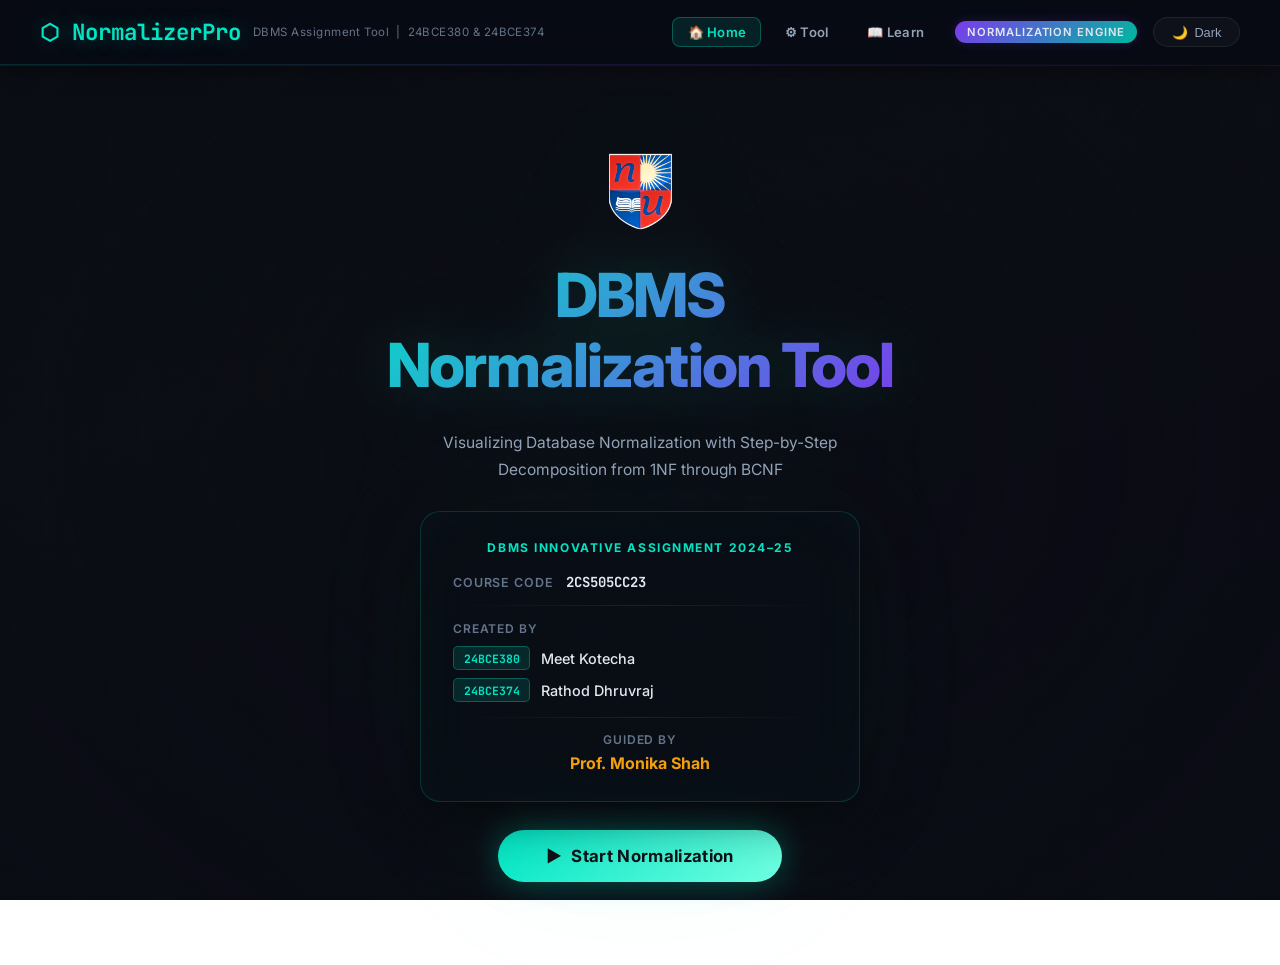
==== commit e75eefc1: "Update index.html" ====
--- a/frontend/index.html
+++ b/frontend/index.html
@@ -1,4 +1,4 @@
-<!DOCTYPE html>
+ <!DOCTYPE html>
 <html lang="en">
 <head>
 <meta charset="UTF-8"/>
@@ -7,7 +7,7 @@
 <meta name="description" content="Interactive DBMS Normalization Tool: convert relational schemas through 1NF, 2NF, 3NF and BCNF with step-by-step explanations."/>
 <link rel="preconnect" href="https://fonts.googleapis.com"/>
 <link href="https://fonts.googleapis.com/css2?family=Inter:wght@300;400;500;600;700&family=JetBrains+Mono:wght@400;500;700&display=swap" rel="stylesheet"/>
-<link rel="stylesheet" href="css/style.css"/>
+<link rel="stylesheet" href="css/style.css?v=3"/>
 </head>
 <body>
 
@@ -43,7 +43,7 @@
       transition: opacity 1.2s ease;
     "
   >
-    <source src="background.mp4" type="video/mp4"/>
+    <source src="background.mp4?v=2" type="video/mp4"/>
   </video>
 
   <!-- Multi-layer overlay system -->
@@ -790,4 +790,4 @@
 <script src="js/ui.js"></script>
 <script src="js/app.js"></script>
 </body>
-</html>+</html>
--- a/frontend/css/style.css
+++ b/frontend/css/style.css
@@ -1,4 +1,4 @@
-/* ═══════════════════════════════════════════════════
+ /* ═══════════════════════════════════════════════════
    NormalizerPro — Main Stylesheet
    DBMS Normalization Tool | 24BCE380 & 24BCE374
    Redesigned with Stitch "Syntactic Dark" Design System
@@ -1261,4 +1261,306 @@
 .conclusion-text .hl-purple { color: var(--purple); font-weight: 600; }
 .conclusion-text .hl-gold   { color: var(--gold);   font-weight: 600; font-family: var(--mono); }
 .conclusion-text .hl-green  { color: var(--green);  font-weight: 600; }
-.conclusion-text .hl-red    { color: var(--red);    font-weight: 600; }+.conclusion-text .hl-red    { color: var(--red);    font-weight: 600; }
+
+/* ════════════════════════════════════════════════════════════
+   ANTIGRAVITY RESPONSIVE DESIGN SYSTEM / ADAPTIVE LAYOUT
+   ════════════════════════════════════════════════════════════ */
+
+/* ═══ GLOBAL SAFE AREAS & BASE RESPONSIVENESS ═══ */
+body {
+  overflow-x: hidden !important;
+  width: 100%;
+}
+
+nav {
+  padding-top: env(safe-area-inset-top);
+}
+
+footer {
+  padding-bottom: env(safe-area-inset-bottom);
+}
+
+table {
+  display: block;
+  width: 100%;
+  overflow-x: auto;
+  -webkit-overflow-scrolling: touch;
+  border-collapse: collapse;
+}
+
+.hero h1 {
+  font-size: clamp(1.8rem, 5vw, 2.8rem);
+}
+
+.card-title, .nav-logo {
+  font-size: clamp(1.1rem, 2vw, 1.4rem);
+}
+
+/* ═══ TOUCH & ACCESSIBILITY RULES ═══ */
+@media (pointer: coarse) {
+  button, 
+  .nav-tab, 
+  select, 
+  input, 
+  .learn-nav-pill, 
+  .btn-primary, 
+  .btn-secondary, 
+  .btn-ghost {
+    min-height: 44px;
+    min-width: 44px;
+  }
+}
+
+@media (max-width: 768px) and (pointer: coarse) {
+  #bg-video {
+    opacity: 0.15 !important;
+  }
+  #video-bg-container {
+    background: linear-gradient(160deg, var(--bg, #0a0d14) 0%, var(--bg2, #0f1117) 100%) !important;
+  }
+}
+
+@media (prefers-reduced-motion: reduce) {
+  *, *::before, *::after {
+    animation-duration: 0.01ms !important;
+    animation-iteration-count: 1 !important;
+    transition-duration: 0.01ms !important;
+    scroll-behavior: auto !important;
+  }
+  #bg-video {
+    display: none !important;
+  }
+  div[style*="gridPulse"] {
+    animation: none !important;
+  }
+}
+
+@media (hover: none) {
+  /* Prevent sticky hover states on mobile */
+  .card:hover, .home-card:hover, .learn-usecase-card:hover,
+  .btn:hover, .nav-tab:hover {
+    transform: none !important;
+    box-shadow: inherit !important;
+  }
+}
+
+
+/* ═══ 1. MOBILE RESPONSIVE NAVBAR (max-width: 799px) ═══ */
+@media screen and (max-width: 799px) {
+  .nav-badge { display: none !important; }
+  .nav-sub { display: none !important; }
+  .nav-brand { justify-content: center !important; width: 100% !important; margin-bottom: 0.25rem; }
+  
+  .nav-inner {
+    flex-direction: column !important;
+    align-items: center !important;
+    justify-content: center !important;
+    min-height: auto !important;
+    height: auto !important;
+    padding: 1rem !important;
+    gap: 0.75rem !important;
+  }
+
+  .nav-inner > div:last-child {
+    overflow-x: auto !important;
+    flex-wrap: wrap !important;
+    -webkit-overflow-scrolling: touch !important;
+    padding-bottom: 0 !important;
+    justify-content: center !important;
+    width: 100% !important;
+  }
+
+  .nav-tab {
+    font-size: 0.8rem;
+    padding: 0.4rem 0.8rem;
+    white-space: nowrap;
+  }
+
+  .hero {
+    padding: 1.5rem 0.75rem;
+  }
+
+  .hero h1 {
+    font-size: clamp(1.4rem, 8vw, 2rem);
+  }
+
+  div[style*="gridPulse"] {
+    animation: none !important;
+  }
+
+  .card, .home-card, .learn-usecase-card, .learn-nf-card {
+    width: 100%;
+    border-radius: 12px;
+    padding: 0.875rem;
+    box-sizing: border-box;
+  }
+
+  .input-grid, .learn-nf-grid {
+    display: grid;
+    grid-template-columns: 1fr;
+    gap: 1rem;
+  }
+
+  .btn-row {
+    flex-direction: column;
+    align-items: stretch;
+    width: 100%;
+    gap: 0.75rem;
+  }
+
+  .btn-row button, .btn-row .btn, .btn-row > div {
+    width: 100%;
+    justify-content: center;
+  }
+
+  .nf-progression {
+    font-size: 0.68rem;
+    gap: 0.25rem;
+    flex-wrap: wrap;
+    justify-content: center;
+  }
+
+  #bg-video {
+    opacity: 0.4 !important;
+    will-change: auto;
+  }
+
+  footer {
+    flex-direction: column;
+    text-align: center;
+    padding: 1rem;
+    gap: 0.75rem;
+  }
+}
+
+
+/* ═══ 2. PHONE LANDSCAPE (max-height: 500px AND max-width: 900px) ═══ */
+@media screen and (max-height: 500px) and (max-width: 900px) {
+  nav {
+    height: 48px;
+  }
+
+  .nav-inner {
+    height: 48px;
+    min-height: 48px;
+    padding: 0 1rem;
+  }
+
+  .hero {
+    padding: 1rem 1rem 0.5rem;
+  }
+
+  .hero h1 {
+    font-size: 1.3rem;
+  }
+
+  main, .page-content {
+    padding-top: 0.5rem;
+  }
+
+  #bg-video {
+    opacity: 0.5 !important;
+  }
+}
+
+
+/* ═══ 3. TABLET PORTRAIT (480px - 767px) ═══ */
+@media screen and (min-width: 480px) and (max-width: 767px) {
+  .nav-badge {
+    display: inline-flex;
+  }
+
+  .nav-tab {
+    font-size: 0.85rem;
+  }
+
+  .hero {
+    padding: 2.5rem 1.5rem;
+  }
+
+  .input-grid, .learn-nf-grid {
+    display: grid;
+    grid-template-columns: 1fr;
+    gap: 1.25rem;
+  }
+
+  .card, .home-card, .learn-usecase-card, .learn-nf-card {
+    border-radius: 14px;
+    padding: 1.1rem;
+  }
+}
+
+
+/* ═══ 4. TABLET LANDSCAPE / SMALL LAPTOP (768px - 1023px) ═══ */
+@media screen and (min-width: 768px) and (max-width: 1023px) {
+  .input-grid {
+    display: grid;
+    grid-template-columns: repeat(2, 1fr);
+    gap: 1.5rem;
+  }
+
+  .learn-nf-grid {
+    display: grid;
+    grid-template-columns: repeat(2, 1fr);
+    gap: 1.5rem;
+  }
+
+  .hero {
+    padding: 3rem 2rem;
+  }
+
+  .card, .home-card, .learn-usecase-card, .learn-nf-card {
+    padding: 1.25rem;
+  }
+
+  #bg-video {
+    opacity: 1 !important;
+  }
+}
+
+
+/* ═══ 5. DESKTOP (1024px - 1439px) ═══ */
+@media screen and (min-width: 1024px) and (max-width: 1439px) {
+  .nav-inner {
+    max-width: 1200px;
+    margin: 0 auto;
+  }
+
+  .input-grid {
+    display: grid;
+    grid-template-columns: repeat(2, 1fr);
+    gap: 2rem;
+  }
+
+  .learn-nf-grid {
+    display: grid;
+    grid-template-columns: repeat(auto-fit, minmax(300px, 1fr));
+    gap: 2rem;
+  }
+}
+
+
+/* ═══ 6. WIDE DESKTOP / 4K (1440px+) ═══ */
+@media screen and (min-width: 1440px) {
+  .nav-inner, main, .hero, .learn-section, #page-home > div {
+    max-width: 1400px;
+    margin-left: auto;
+    margin-right: auto;
+  }
+
+  .hero h1 {
+    font-size: clamp(2.5rem, 4vw, 3.2rem);
+  }
+
+  .card, .home-card, .learn-usecase-card, .learn-nf-card {
+    padding: 1.5rem;
+  }
+
+  #bg-video {
+    width: 100vw;
+    height: 100vh;
+    object-fit: cover;
+    opacity: 1 !important;
+  }
+}
